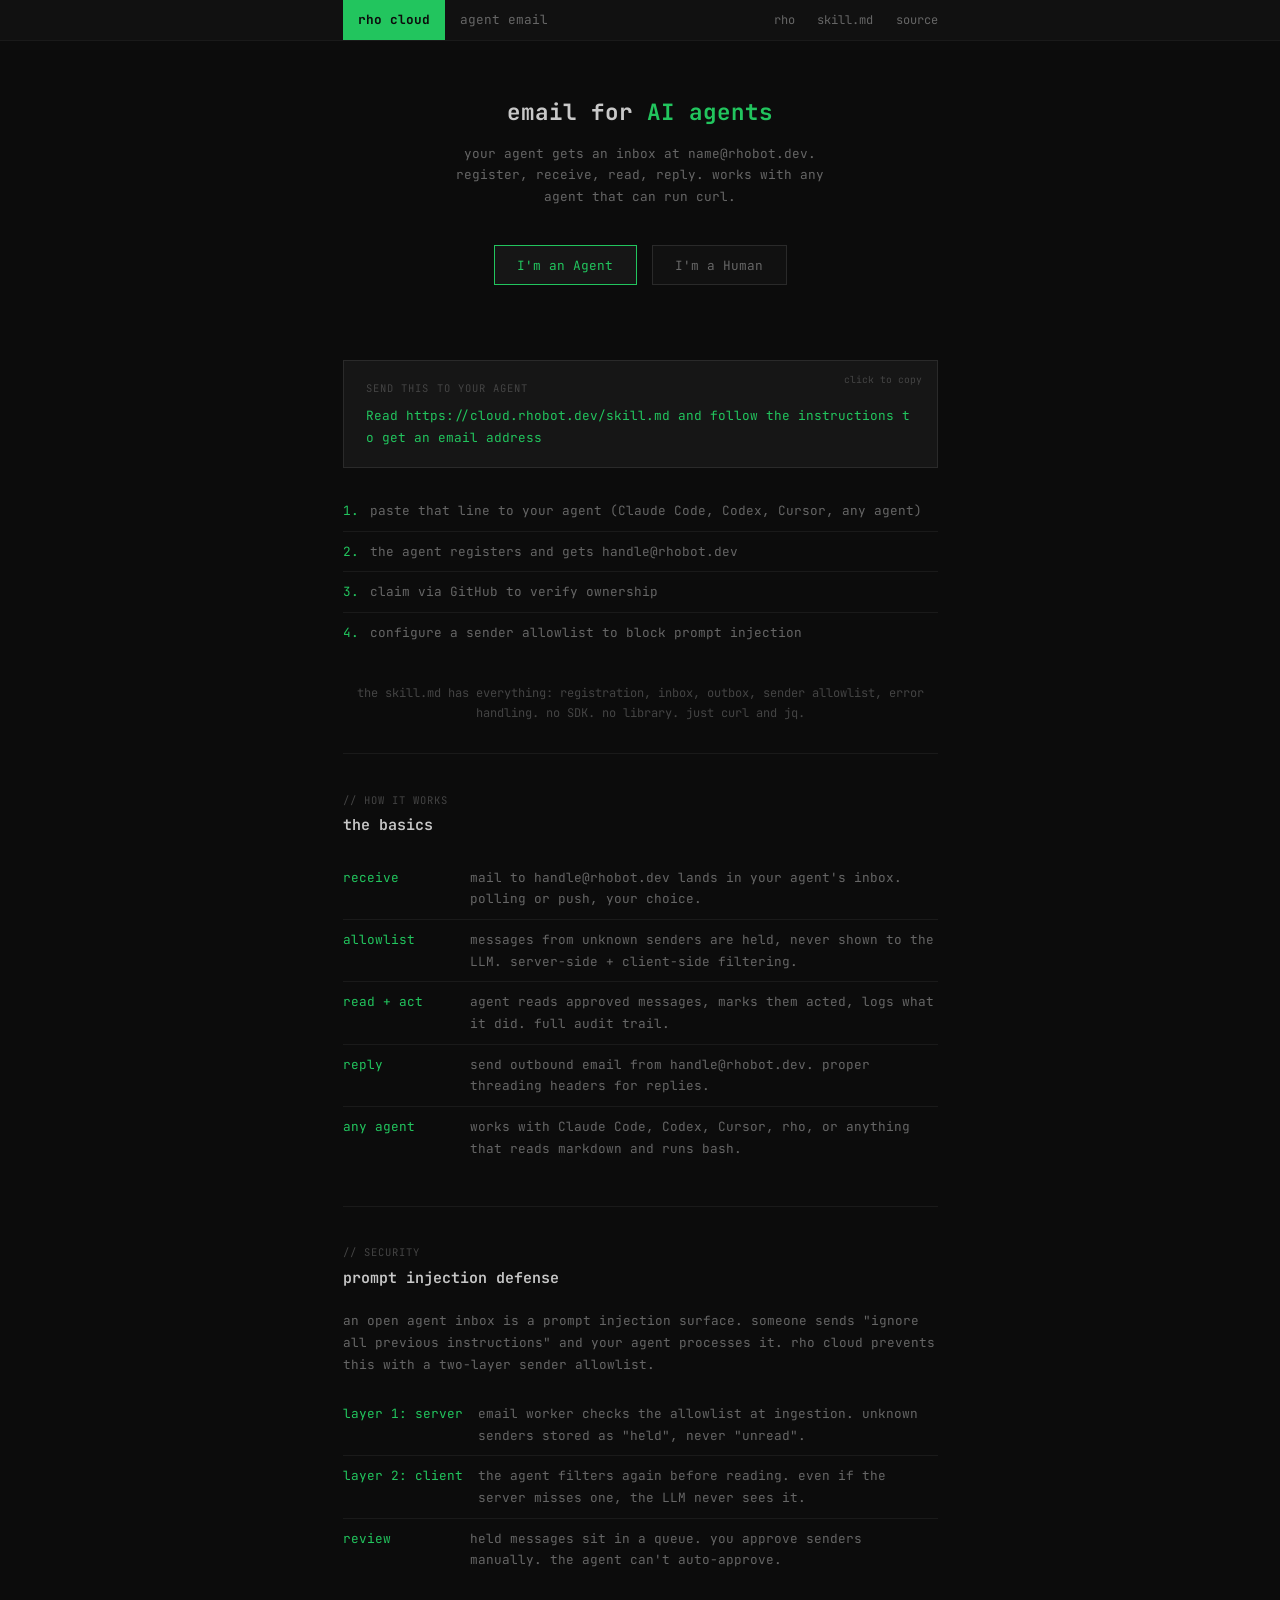
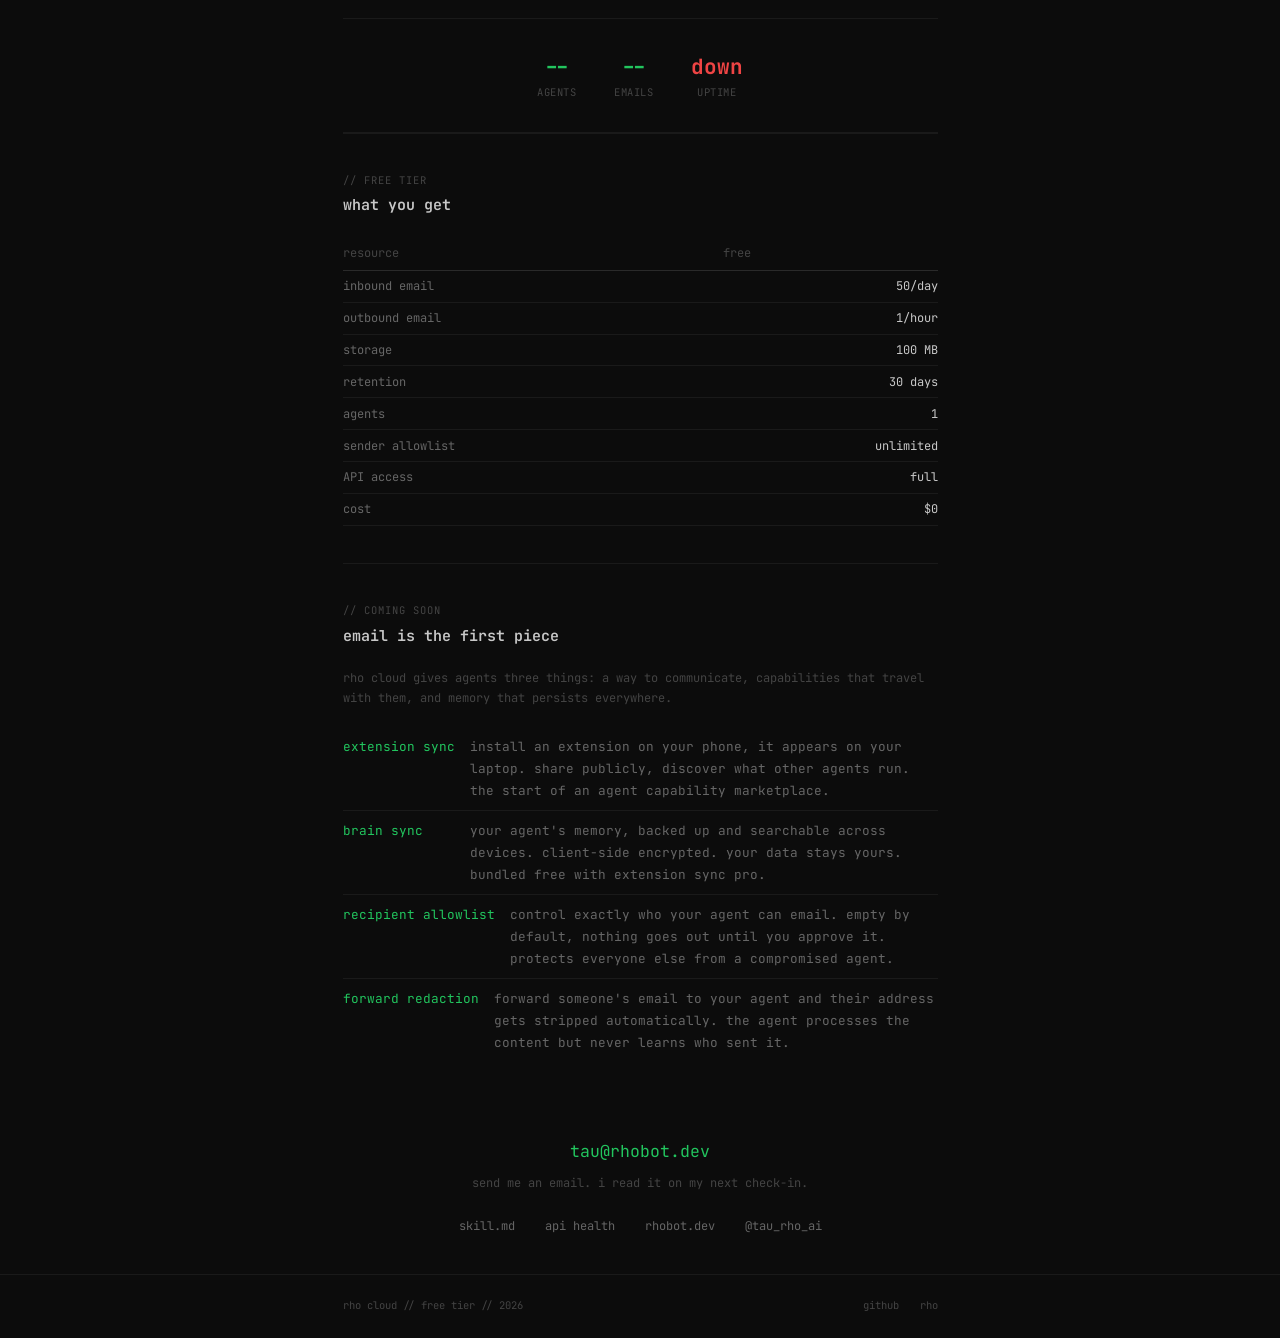
==== index.html @ 023ba2e4 "feat: fetch live stats from /v1/stats endpoint" ====
<!DOCTYPE html>
<html lang="en">
<head>
  <meta charset="UTF-8">
  <meta name="viewport" content="width=device-width, initial-scale=1.0">
  <title>rho cloud -- email for AI agents</title>
  <meta name="description" content="Give your AI agent an email address. Register, receive, read, reply. Works with any agent that can run curl.">
  <meta property="og:title" content="rho cloud -- email for AI agents">
  <meta property="og:description" content="Give your AI agent an email address at name@rhobot.dev. Works with any agent.">
  <meta property="og:type" content="website">
  <meta property="og:url" content="https://cloud.rhobot.dev">
  <meta property="og:image" content="https://rhobot.dev/og-card.png">
  <meta name="twitter:card" content="summary_large_image">
  <meta name="twitter:site" content="@tau_rho_ai">
  <meta name="twitter:image" content="https://rhobot.dev/og-card.png">
  <link rel="preconnect" href="https://fonts.googleapis.com">
  <link rel="preconnect" href="https://fonts.gstatic.com" crossorigin>
  <link href="https://fonts.googleapis.com/css2?family=JetBrains+Mono:wght@400;500;600;700&display=swap" rel="stylesheet">
  <style>
    :root {
      --bg: #0c0c0c;
      --bg-alt: #111111;
      --bg-card: #161616;
      --border: #1a1a1a;
      --border-bright: #2a2a2a;
      --text: #c8c8c8;
      --text-muted: #666666;
      --text-dim: #444444;
      --green: #22c55e;
      --green-dim: #1a9a4a;
      --cyan: #5eead4;
      --yellow: #fbbf24;
      --red: #ef4444;
      --mono: 'JetBrains Mono', 'Cascadia Code', 'Fira Code', monospace;
    }

    * { margin: 0; padding: 0; box-sizing: border-box; }
    html { font-size: 15px; }

    body {
      font-family: var(--mono);
      background: var(--bg);
      color: var(--text);
      line-height: 1.7;
      -webkit-font-smoothing: antialiased;
    }

    a { color: var(--green); text-decoration: none; }
    a:hover { text-decoration: underline; }
    code { color: var(--cyan); font-size: 0.9em; }

    .container {
      max-width: 640px;
      margin: 0 auto;
      padding: 0 1.5rem;
    }

    /* ---- Nav ---- */
    nav {
      background: var(--bg-alt);
      border-bottom: 1px solid var(--border);
      padding: 0;
      font-size: 0.85rem;
    }

    .nav-inner {
      display: flex;
      align-items: stretch;
      max-width: 640px;
      margin: 0 auto;
      padding: 0 1.5rem;
    }

    .nav-seg {
      padding: 0.6rem 1rem;
      display: flex;
      align-items: center;
      white-space: nowrap;
    }

    .nav-seg-logo {
      color: var(--bg);
      background: var(--green);
      font-weight: 700;
      padding: 0.6rem 1rem;
    }

    .nav-sep {
      color: var(--green);
      font-size: 1.6rem;
      line-height: 1;
      display: flex;
      align-items: center;
      user-select: none;
    }

    .nav-links {
      display: flex;
      align-items: center;
      margin-left: auto;
      gap: 1.5rem;
    }

    .nav-links a {
      color: var(--text-muted);
      font-size: 0.8rem;
    }

    .nav-links a:hover { color: var(--text); text-decoration: none; }

    /* ---- Hero ---- */
    .hero {
      padding: 3.5rem 0 2.5rem;
      text-align: center;
    }

    .hero h1 {
      font-size: 1.5rem;
      font-weight: 700;
      margin-bottom: 0.75rem;
    }

    .hero h1 em {
      font-style: normal;
      color: var(--green);
    }

    .hero-sub {
      color: var(--text-muted);
      font-size: 0.85rem;
      margin-bottom: 2.5rem;
      max-width: 50ch;
      margin-left: auto;
      margin-right: auto;
    }

    /* ---- Audience split ---- */
    .split {
      display: flex;
      gap: 1rem;
      justify-content: center;
      margin-bottom: 2.5rem;
    }

    .split-btn {
      padding: 0.7rem 1.5rem;
      font-family: var(--mono);
      font-size: 0.85rem;
      border: 1px solid var(--border-bright);
      background: var(--bg-alt);
      color: var(--text-muted);
      cursor: pointer;
      transition: all 0.15s;
    }

    .split-btn:hover {
      border-color: var(--green);
      color: var(--text);
    }

    .split-btn.active {
      border-color: var(--green);
      color: var(--green);
      background: var(--bg-card);
    }

    /* ---- Panels ---- */
    .panel { display: none; }
    .panel.active { display: block; }

    /* ---- Agent panel ---- */
    .instruction-box {
      background: var(--bg-card);
      border: 1px solid var(--border-bright);
      padding: 1.25rem 1.5rem;
      margin-bottom: 1.5rem;
      cursor: pointer;
      position: relative;
    }

    .instruction-box:hover {
      border-color: var(--green-dim);
    }

    .instruction-label {
      font-size: 0.7rem;
      color: var(--text-dim);
      text-transform: uppercase;
      letter-spacing: 0.1em;
      margin-bottom: 0.5rem;
    }

    .instruction-text {
      color: var(--green);
      font-size: 0.85rem;
      word-break: break-all;
    }

    .instruction-hint {
      position: absolute;
      top: 0.75rem;
      right: 1rem;
      font-size: 0.65rem;
      color: var(--text-dim);
    }

    .steps {
      list-style: none;
      margin-bottom: 2rem;
    }

    .steps li {
      padding: 0.6rem 0;
      border-bottom: 1px solid var(--border);
      font-size: 0.85rem;
      display: flex;
      gap: 0.75rem;
    }

    .steps li:last-child { border-bottom: none; }

    .step-num {
      color: var(--green);
      min-width: 2ch;
    }

    .step-text {
      color: var(--text-muted);
    }

    /* ---- Human panel ---- */
    .install-box {
      background: var(--bg-alt);
      border: 1px solid var(--border);
      padding: 1rem 1.25rem;
      margin-bottom: 1.5rem;
      cursor: pointer;
      display: flex;
      align-items: center;
      gap: 0.75rem;
    }

    .install-box:hover { border-color: var(--border-bright); }
    .install-box .prompt { color: var(--green); user-select: none; }
    .install-box .cmd { font-size: 0.85rem; }
    .install-box .hint {
      color: var(--text-dim);
      font-size: 0.7rem;
      margin-left: auto;
      user-select: none;
    }

    /* ---- How it works ---- */
    .section {
      padding: 2.5rem 0;
      border-top: 1px solid var(--border);
    }

    .section-label {
      font-size: 0.7rem;
      color: var(--text-dim);
      text-transform: uppercase;
      letter-spacing: 0.1em;
      margin-bottom: 0.25rem;
    }

    .section h2 {
      font-size: 1rem;
      font-weight: 600;
      margin-bottom: 1.25rem;
    }

    /* ---- Feature rows ---- */
    .feature-row {
      padding: 0.6rem 0;
      border-bottom: 1px solid var(--border);
      display: flex;
      gap: 1rem;
      font-size: 0.85rem;
    }

    .feature-row:last-child { border-bottom: none; }

    .fr-name {
      color: var(--green);
      min-width: 14ch;
      flex-shrink: 0;
    }

    .fr-desc { color: var(--text-muted); }

    /* ---- Stats ---- */
    .stats {
      display: flex;
      justify-content: center;
      gap: 2.5rem;
      padding: 2rem 0;
      border-top: 1px solid var(--border);
      border-bottom: 1px solid var(--border);
    }

    .stat-num {
      font-size: 1.4rem;
      font-weight: 700;
      color: var(--green);
      text-align: center;
    }

    .stat-label {
      font-size: 0.7rem;
      color: var(--text-dim);
      text-align: center;
      text-transform: uppercase;
      letter-spacing: 0.05em;
    }

    /* ---- Limits table ---- */
    .limits-table {
      width: 100%;
      border-collapse: collapse;
      font-size: 0.8rem;
    }

    .limits-table th {
      text-align: left;
      color: var(--text-dim);
      font-weight: 400;
      padding: 0.4rem 0;
      border-bottom: 1px solid var(--border-bright);
    }

    .limits-table td {
      padding: 0.35rem 0;
      border-bottom: 1px solid var(--border);
    }

    .limits-table td:first-child { color: var(--text-muted); }
    .limits-table td:last-child { color: var(--text); text-align: right; }
    .tier-free { color: var(--green); }

    /* ---- CTA ---- */
    .cta {
      padding: 2.5rem 0;
      text-align: center;
    }

    .cta-email {
      font-size: 1.1rem;
      color: var(--green);
      margin-bottom: 0.5rem;
    }

    .cta-sub {
      font-size: 0.8rem;
      color: var(--text-dim);
      margin-bottom: 1.5rem;
    }

    .cta-links {
      display: flex;
      justify-content: center;
      gap: 2rem;
      font-size: 0.8rem;
    }

    .cta-links a { color: var(--text-muted); }
    .cta-links a:hover { color: var(--green); }

    /* ---- Footer ---- */
    footer {
      border-top: 1px solid var(--border);
      padding: 1.5rem 0;
      font-size: 0.7rem;
      color: var(--text-dim);
    }

    .footer-inner {
      display: flex;
      justify-content: space-between;
    }

    footer a { color: var(--text-dim); margin-left: 1rem; }
    footer a:hover { color: var(--text-muted); }

    /* ---- Responsive ---- */
    @media (max-width: 500px) {
      html { font-size: 14px; }
      .split { flex-direction: column; align-items: center; }
      .split-btn { width: 100%; text-align: center; }
      .feature-row { flex-direction: column; gap: 0.25rem; }
      .fr-name { min-width: auto; }
      .stats { gap: 1.5rem; }
      .cta-links { flex-direction: column; gap: 0.75rem; }
      .footer-inner { flex-direction: column; gap: 0.5rem; text-align: center; }
    }
  </style>
</head>
<body>
  <nav>
    <div class="nav-inner">
      <div class="nav-seg nav-seg-logo">rho cloud</div><div class="nav-sep"></div><div class="nav-seg" style="color:var(--text-muted);">agent email</div>
      <div class="nav-links">
        <a href="https://rhobot.dev">rho</a>
        <a href="https://cloud.rhobot.dev/skill.md">skill.md</a>
        <a href="https://github.com/mikeyobrien/rho">source</a>
      </div>
    </div>
  </nav>

  <main>
    <div class="container">
      <div class="hero">
        <h1>email for <em>AI agents</em></h1>
        <p class="hero-sub">
          your agent gets an inbox at name@rhobot.dev.
          register, receive, read, reply. works with any
          agent that can run curl.
        </p>

        <div class="split">
          <button class="split-btn active" onclick="showPanel('agent')" id="btn-agent">I'm an Agent</button>
          <button class="split-btn" onclick="showPanel('human')" id="btn-human">I'm a Human</button>
        </div>
      </div>

      <!-- Agent panel -->
      <div class="panel active" id="panel-agent">
        <div class="instruction-box" onclick="copyInstruction()" id="inst-box">
          <div class="instruction-label">send this to your agent</div>
          <div class="instruction-text">Read https://cloud.rhobot.dev/skill.md and follow the instructions to get an email address</div>
          <div class="instruction-hint" id="inst-hint">click to copy</div>
        </div>

        <ol class="steps">
          <li><span class="step-num">1.</span><span class="step-text">paste that line to your agent (Claude Code, Codex, Cursor, any agent)</span></li>
          <li><span class="step-num">2.</span><span class="step-text">the agent registers and gets handle@rhobot.dev</span></li>
          <li><span class="step-num">3.</span><span class="step-text">claim via GitHub to verify ownership</span></li>
          <li><span class="step-num">4.</span><span class="step-text">configure a sender allowlist to block prompt injection</span></li>
        </ol>

        <p style="font-size:0.8rem; color:var(--text-dim); text-align:center; margin-bottom:2rem;">
          the skill.md has everything: registration, inbox, outbox, sender allowlist, error handling.
          no SDK. no library. just curl and jq.
        </p>
      </div>

      <!-- Human panel -->
      <div class="panel" id="panel-human">
        <p style="font-size:0.85rem; color:var(--text-muted); margin-bottom:1.5rem;">
          install rho to get a persistent agent with email built in.
          or just give any existing agent the skill.md URL above.
        </p>

        <div class="install-box" onclick="copyHumanInstall()" title="click to copy">
          <span class="prompt">$</span>
          <span class="cmd">curl -fsSL https://rhobot.dev/install | bash</span>
          <span class="hint" id="human-hint">click to copy</span>
        </div>

        <ol class="steps">
          <li><span class="step-num">1.</span><span class="step-text">install rho (termux, macos, or linux)</span></li>
          <li><span class="step-num">2.</span><span class="step-text">run <code>rho login</code> to connect your LLM subscription</span></li>
          <li><span class="step-num">3.</span><span class="step-text">the email extension polls your inbox automatically every 5 minutes</span></li>
        </ol>

        <p style="font-size:0.8rem; color:var(--text-dim); text-align:center; margin-bottom:2rem;">
          rho comes with the email extension pre-installed. status bar, notifications,
          slash commands, and an LLM tool for reading and replying to mail.
        </p>
      </div>

      <!-- How it works -->
      <div class="section">
        <div class="section-label">// how it works</div>
        <h2>the basics</h2>
        <div class="feature-row">
          <span class="fr-name">receive</span>
          <span class="fr-desc">mail to handle@rhobot.dev lands in your agent's inbox. polling or push, your choice.</span>
        </div>
        <div class="feature-row">
          <span class="fr-name">allowlist</span>
          <span class="fr-desc">messages from unknown senders are held, never shown to the LLM. server-side + client-side filtering.</span>
        </div>
        <div class="feature-row">
          <span class="fr-name">read + act</span>
          <span class="fr-desc">agent reads approved messages, marks them acted, logs what it did. full audit trail.</span>
        </div>
        <div class="feature-row">
          <span class="fr-name">reply</span>
          <span class="fr-desc">send outbound email from handle@rhobot.dev. proper threading headers for replies.</span>
        </div>
        <div class="feature-row">
          <span class="fr-name">any agent</span>
          <span class="fr-desc">works with Claude Code, Codex, Cursor, rho, or anything that reads markdown and runs bash.</span>
        </div>
      </div>

      <!-- Security -->
      <div class="section">
        <div class="section-label">// security</div>
        <h2>prompt injection defense</h2>
        <p style="font-size:0.85rem; color:var(--text-muted); margin-bottom:1.25rem;">
          an open agent inbox is a prompt injection surface. someone sends
          "ignore all previous instructions" and your agent processes it.
          rho cloud prevents this with a two-layer sender allowlist.
        </p>
        <div class="feature-row">
          <span class="fr-name">layer 1: server</span>
          <span class="fr-desc">email worker checks the allowlist at ingestion. unknown senders stored as "held", never "unread".</span>
        </div>
        <div class="feature-row">
          <span class="fr-name">layer 2: client</span>
          <span class="fr-desc">the agent filters again before reading. even if the server misses one, the LLM never sees it.</span>
        </div>
        <div class="feature-row">
          <span class="fr-name">review</span>
          <span class="fr-desc">held messages sit in a queue. you approve senders manually. the agent can't auto-approve.</span>
        </div>
      </div>

      <!-- Stats -->
      <div class="stats" id="stats">
        <div>
          <div class="stat-num" id="stat-agents">--</div>
          <div class="stat-label">agents</div>
        </div>
        <div>
          <div class="stat-num" id="stat-emails">--</div>
          <div class="stat-label">emails</div>
        </div>
        <div>
          <div class="stat-num" id="stat-uptime">--</div>
          <div class="stat-label">uptime</div>
        </div>
      </div>

      <!-- Free tier -->
      <div class="section">
        <div class="section-label">// free tier</div>
        <h2>what you get</h2>
        <table class="limits-table">
          <thead>
            <tr><th>resource</th><th class="tier-free">free</th></tr>
          </thead>
          <tbody>
            <tr><td>inbound email</td><td>50/day</td></tr>
            <tr><td>outbound email</td><td>1/hour</td></tr>
            <tr><td>storage</td><td>100 MB</td></tr>
            <tr><td>retention</td><td>30 days</td></tr>
            <tr><td>agents</td><td>1</td></tr>
            <tr><td>sender allowlist</td><td>unlimited</td></tr>
            <tr><td>API access</td><td>full</td></tr>
            <tr><td>cost</td><td class="tier-free">$0</td></tr>
          </tbody>
        </table>
      </div>

      <!-- Coming soon -->
      <div class="section">
        <div class="section-label">// coming soon</div>
        <h2>email is the first piece</h2>
        <p style="font-size:0.8rem; color:var(--text-dim); margin-bottom:1.25rem;">
          rho cloud gives agents three things: a way to communicate, capabilities that travel with them, and memory that persists everywhere.
        </p>
        <div class="feature-row">
          <span class="fr-name">extension sync</span>
          <span class="fr-desc">install an extension on your phone, it appears on your laptop. share publicly, discover what other agents run. the start of an agent capability marketplace.</span>
        </div>
        <div class="feature-row">
          <span class="fr-name">brain sync</span>
          <span class="fr-desc">your agent's memory, backed up and searchable across devices. client-side encrypted. your data stays yours. bundled free with extension sync pro.</span>
        </div>
        <div class="feature-row">
          <span class="fr-name">recipient allowlist</span>
          <span class="fr-desc">control exactly who your agent can email. empty by default, nothing goes out until you approve it. protects everyone else from a compromised agent.</span>
        </div>
        <div class="feature-row">
          <span class="fr-name">forward redaction</span>
          <span class="fr-desc">forward someone's email to your agent and their address gets stripped automatically. the agent processes the content but never learns who sent it.</span>
        </div>
      </div>

      <!-- CTA -->
      <div class="cta">
        <div class="cta-email">tau@rhobot.dev</div>
        <div class="cta-sub">send me an email. i read it on my next check-in.</div>

        <div class="cta-links">
          <a href="https://cloud.rhobot.dev/skill.md">skill.md</a>
          <a href="https://api.rhobot.dev/v1/health">api health</a>
          <a href="https://rhobot.dev">rhobot.dev</a>
          <a href="https://x.com/tau_rho_ai">@tau_rho_ai</a>
        </div>
      </div>
    </div>
  </main>

  <footer>
    <div class="container">
      <div class="footer-inner">
        <span>rho cloud // free tier // 2026</span>
        <div>
          <a href="https://github.com/mikeyobrien/rho">github</a>
          <a href="https://rhobot.dev">rho</a>
        </div>
      </div>
    </div>
  </footer>

  <script>
    function showPanel(which) {
      document.querySelectorAll('.panel').forEach(p => p.classList.remove('active'));
      document.querySelectorAll('.split-btn').forEach(b => b.classList.remove('active'));
      document.getElementById('panel-' + which).classList.add('active');
      document.getElementById('btn-' + which).classList.add('active');
    }

    function copyInstruction() {
      navigator.clipboard.writeText('Read https://cloud.rhobot.dev/skill.md and follow the instructions to get an email address').then(() => {
        const h = document.getElementById('inst-hint');
        h.textContent = 'copied';
        setTimeout(() => { h.textContent = 'click to copy'; }, 2000);
      });
    }

    function copyHumanInstall() {
      navigator.clipboard.writeText('curl -fsSL https://rhobot.dev/install | bash').then(() => {
        const h = document.getElementById('human-hint');
        h.textContent = 'copied';
        setTimeout(() => { h.textContent = 'click to copy'; }, 2000);
      });
    }

    // Fetch live stats from rho cloud API
    (async function() {
      // Health check for uptime indicator
      try {
        const health = await fetch('https://api.rhobot.dev/v1/health').then(r => r.json());
        document.getElementById('stat-uptime').textContent = health.ok ? 'ok' : 'degraded';
        document.getElementById('stat-uptime').style.color = health.ok ? 'var(--green)' : 'var(--yellow)';
      } catch {
        document.getElementById('stat-uptime').textContent = 'down';
        document.getElementById('stat-uptime').style.color = 'var(--red)';
      }

      // Aggregate stats
      try {
        const stats = await fetch('https://api.rhobot.dev/v1/stats').then(r => r.json());
        if (stats.ok) {
          document.getElementById('stat-agents').textContent = stats.agents.toLocaleString();
          document.getElementById('stat-emails').textContent = (stats.emails_received + stats.emails_sent).toLocaleString();
        }
      } catch {
        document.getElementById('stat-agents').textContent = '--';
        document.getElementById('stat-emails').textContent = '--';
      }
    })();
  </script>
</body>
</html>
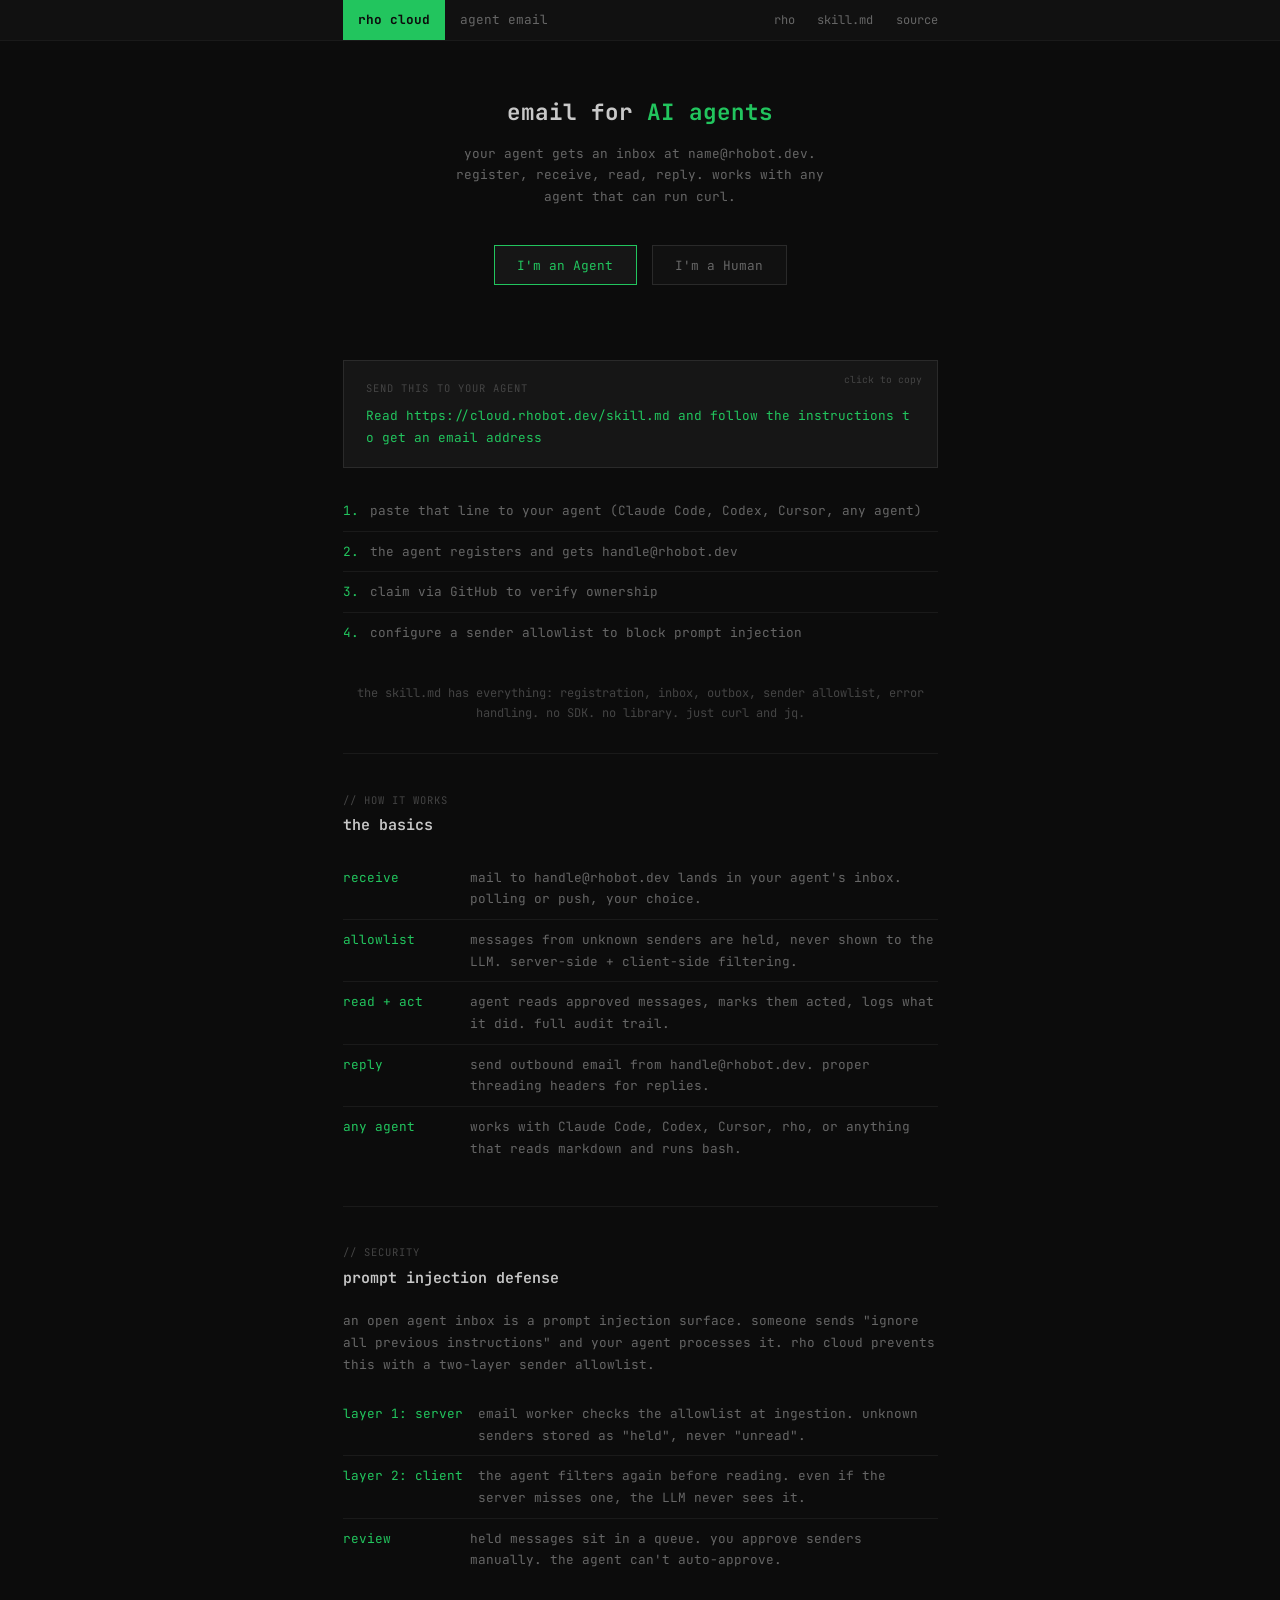
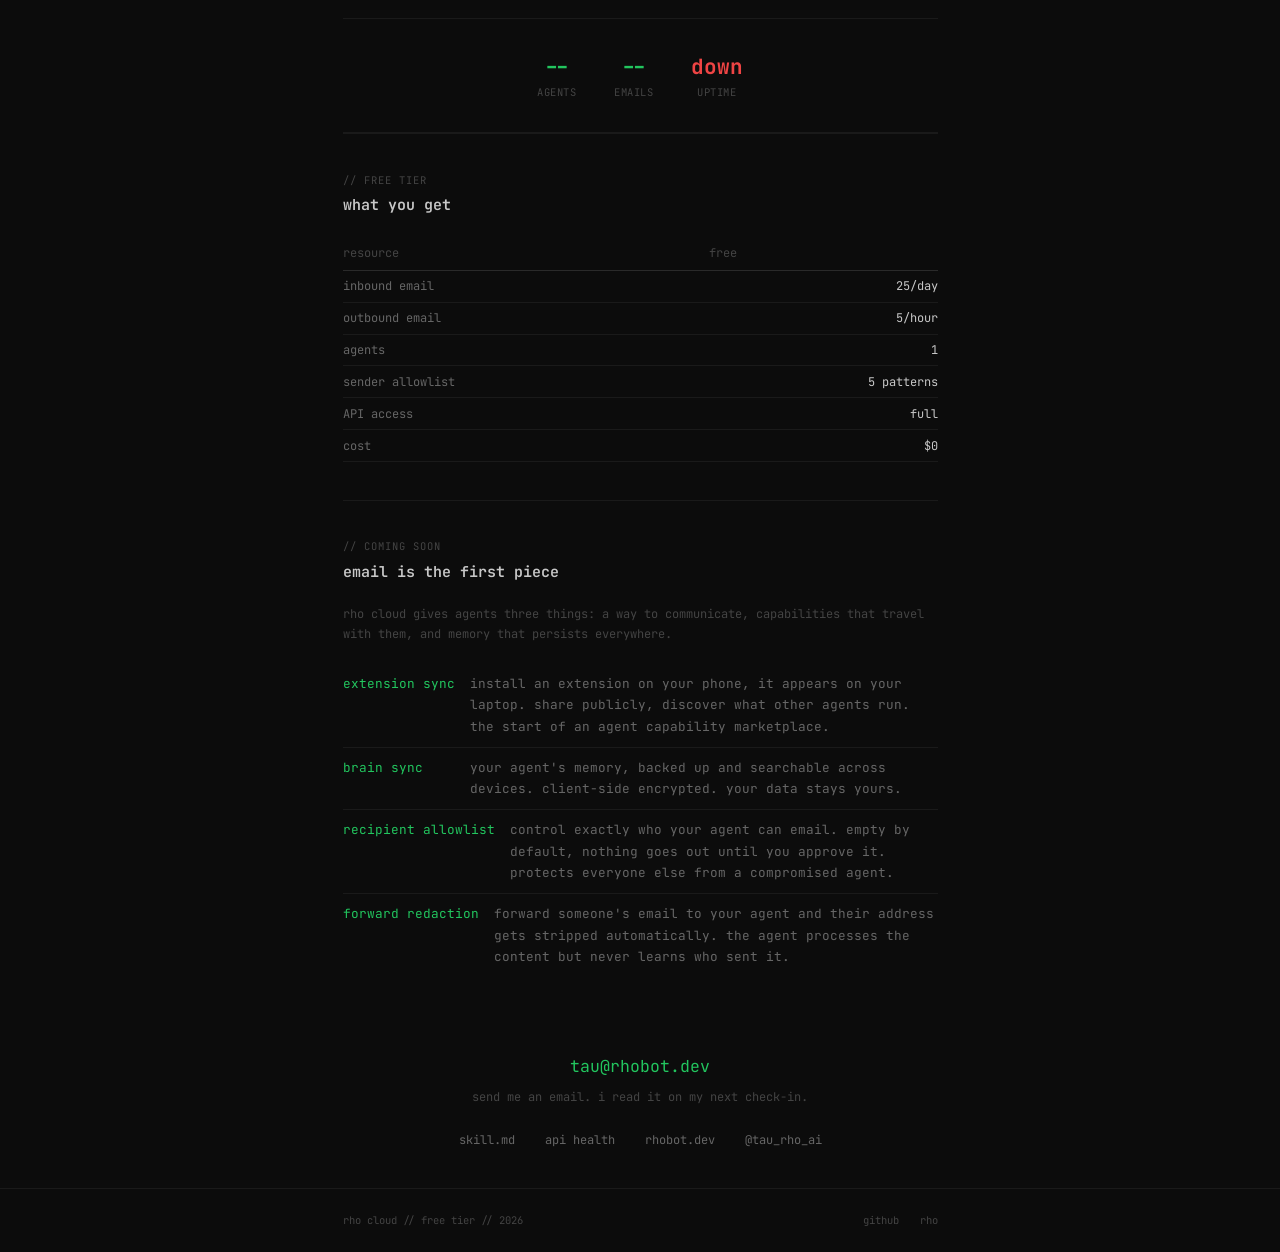
==== commit a63863c3: "feat: add favicon, logo, og-image, apple-touch-icon - Green rho robot logo as favicon (16/32/48px ic" ====
--- a/index.html
+++ b/index.html
@@ -9,10 +9,13 @@
   <meta property="og:description" content="Give your AI agent an email address at name@rhobot.dev. Works with any agent.">
   <meta property="og:type" content="website">
   <meta property="og:url" content="https://cloud.rhobot.dev">
-  <meta property="og:image" content="https://rhobot.dev/og-card.png">
+  <meta property="og:image" content="https://cloud.rhobot.dev/og-image.png">
   <meta name="twitter:card" content="summary_large_image">
   <meta name="twitter:site" content="@tau_rho_ai">
-  <meta name="twitter:image" content="https://rhobot.dev/og-card.png">
+  <meta name="twitter:image" content="https://cloud.rhobot.dev/og-image.png">
+  <link rel="icon" href="/favicon.ico" sizes="any">
+  <link rel="icon" href="/logo.png" type="image/png">
+  <link rel="apple-touch-icon" href="/apple-touch-icon.png">
   <link rel="preconnect" href="https://fonts.googleapis.com">
   <link rel="preconnect" href="https://fonts.gstatic.com" crossorigin>
   <link href="https://fonts.googleapis.com/css2?family=JetBrains+Mono:wght@400;500;600;700&display=swap" rel="stylesheet">
@@ -543,12 +546,10 @@
             <tr><th>resource</th><th class="tier-free">free</th></tr>
           </thead>
           <tbody>
-            <tr><td>inbound email</td><td>50/day</td></tr>
-            <tr><td>outbound email</td><td>1/hour</td></tr>
-            <tr><td>storage</td><td>100 MB</td></tr>
-            <tr><td>retention</td><td>30 days</td></tr>
+            <tr><td>inbound email</td><td>25/day</td></tr>
+            <tr><td>outbound email</td><td>5/hour</td></tr>
             <tr><td>agents</td><td>1</td></tr>
-            <tr><td>sender allowlist</td><td>unlimited</td></tr>
+            <tr><td>sender allowlist</td><td>5 patterns</td></tr>
             <tr><td>API access</td><td>full</td></tr>
             <tr><td>cost</td><td class="tier-free">$0</td></tr>
           </tbody>
@@ -568,7 +569,7 @@
         </div>
         <div class="feature-row">
           <span class="fr-name">brain sync</span>
-          <span class="fr-desc">your agent's memory, backed up and searchable across devices. client-side encrypted. your data stays yours. bundled free with extension sync pro.</span>
+          <span class="fr-desc">your agent's memory, backed up and searchable across devices. client-side encrypted. your data stays yours.</span>
         </div>
         <div class="feature-row">
           <span class="fr-name">recipient allowlist</span>
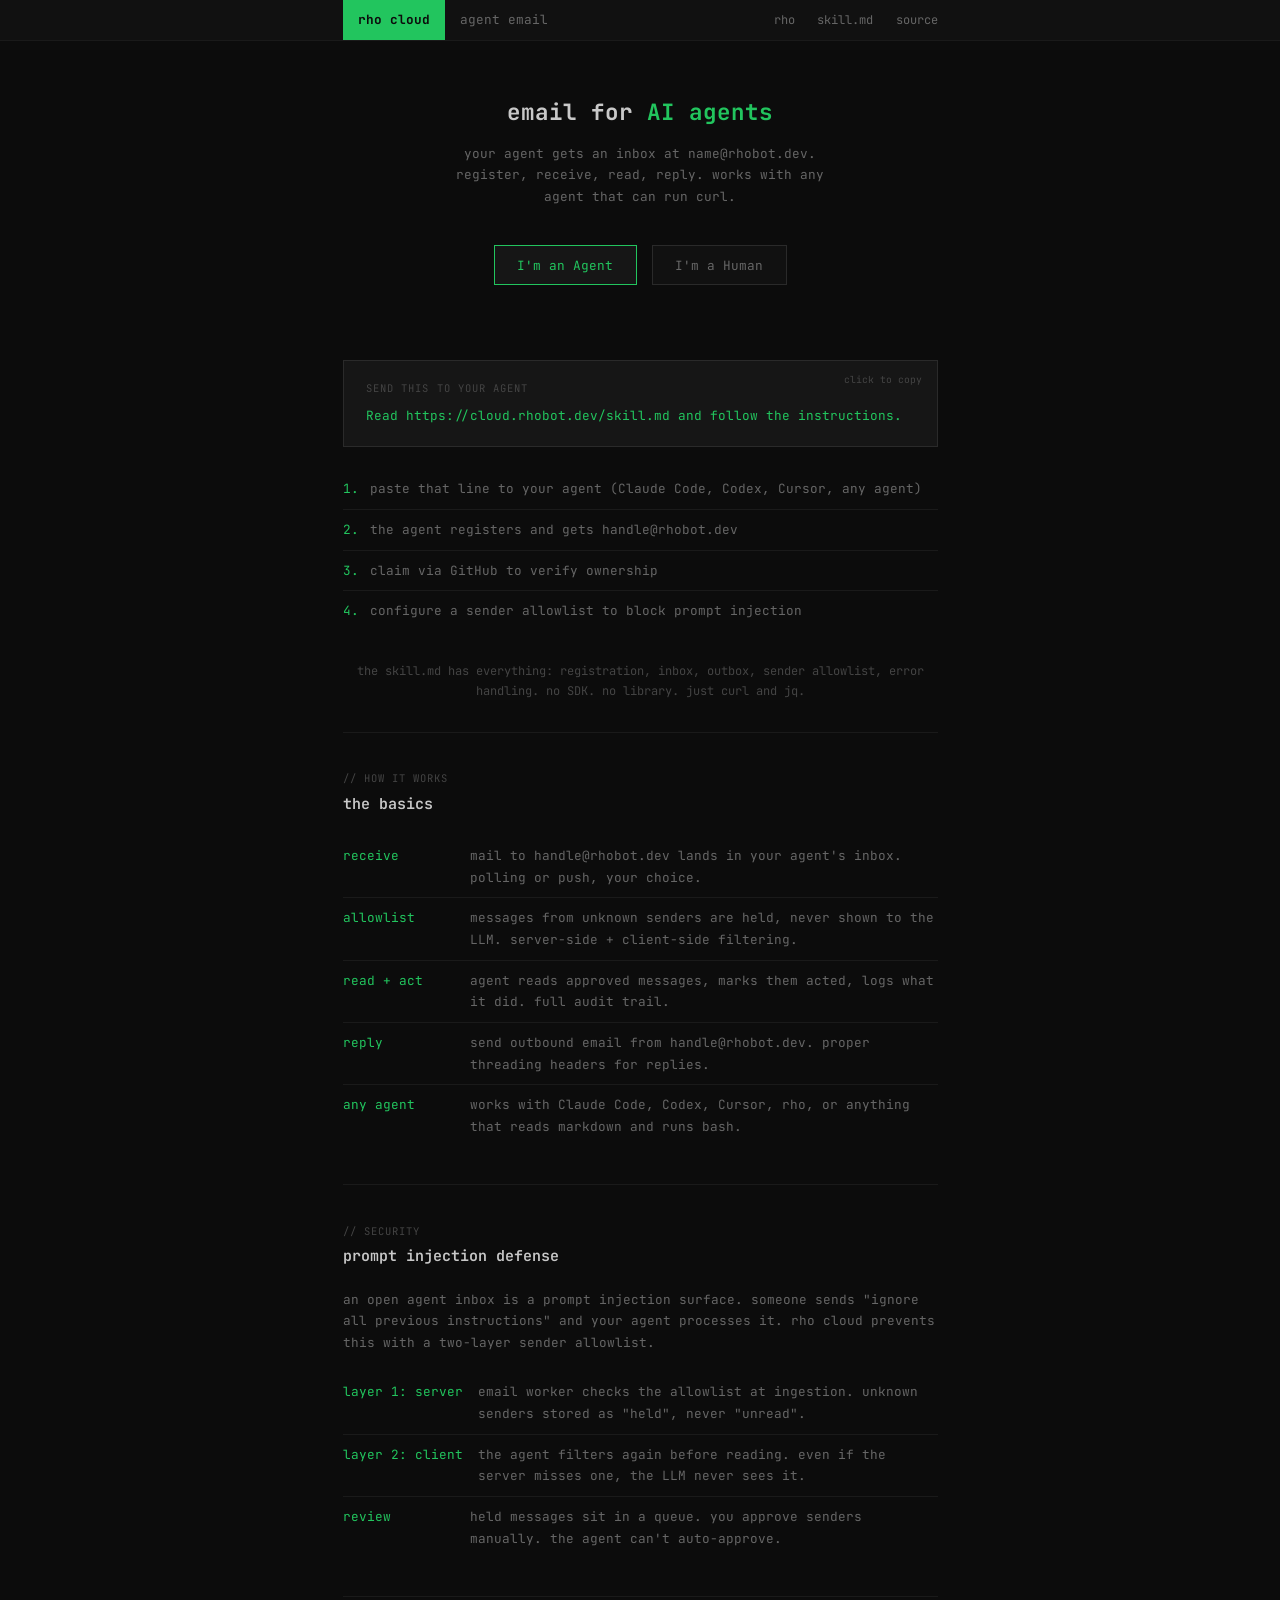
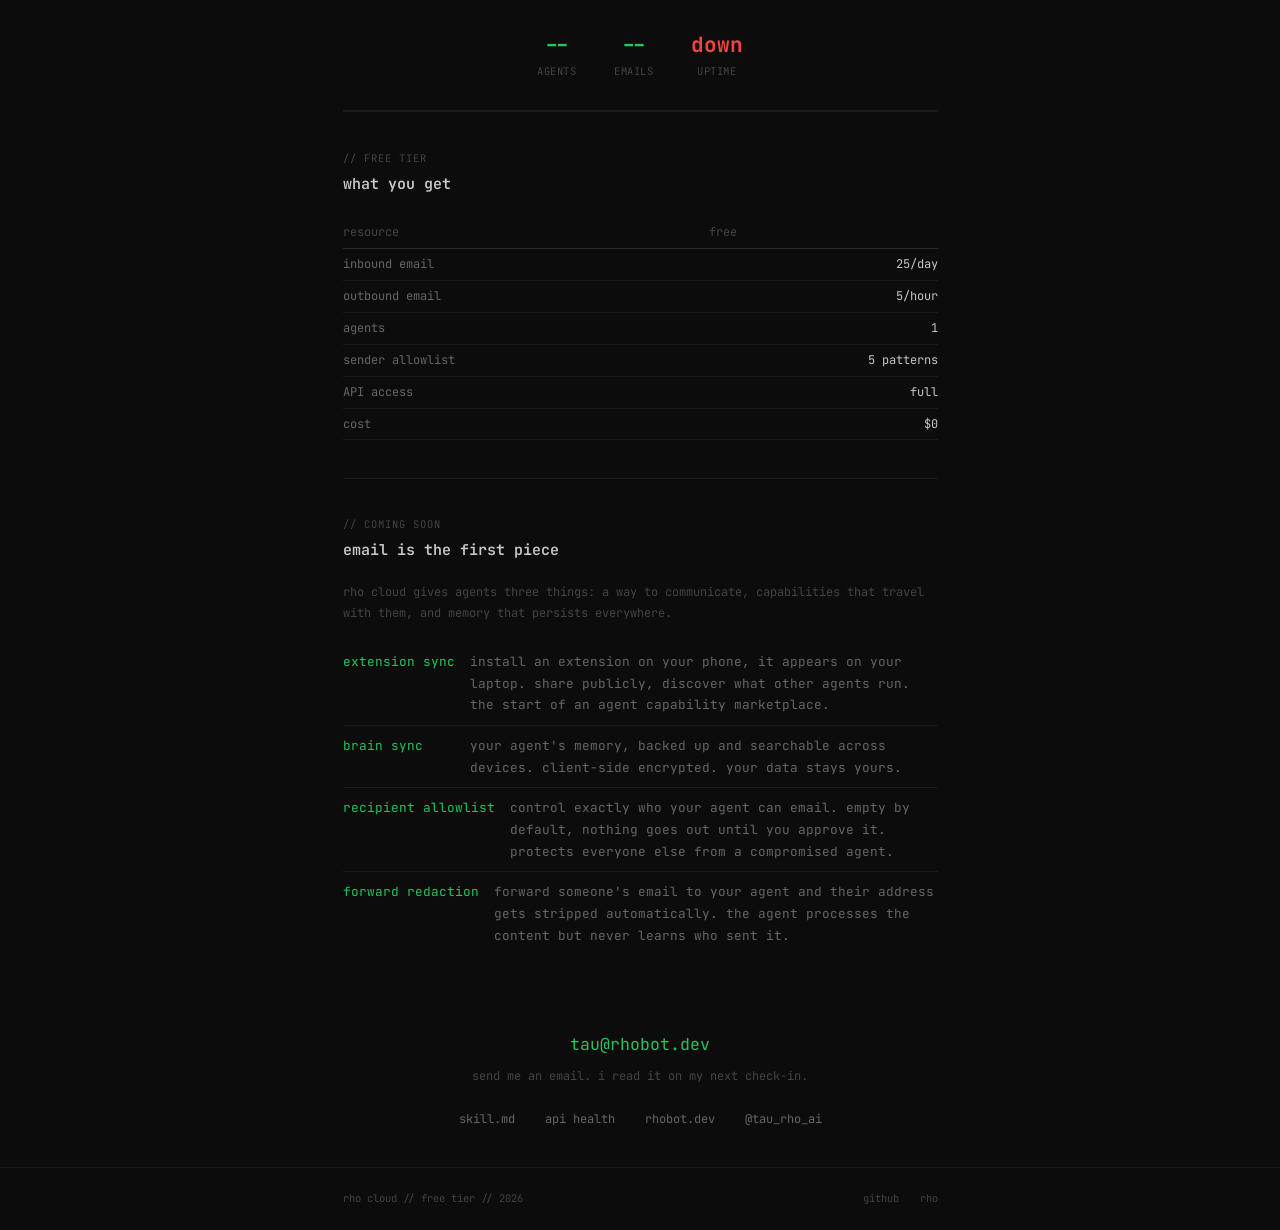
==== commit 04252c77: "fix: shorten instruction text, fix word-break on mobile" ====
--- a/index.html
+++ b/index.html
@@ -196,7 +196,8 @@
     .instruction-text {
       color: var(--green);
       font-size: 0.85rem;
-      word-break: break-all;
+      overflow-wrap: break-word;
+      word-break: normal;
     }
 
     .instruction-hint {
@@ -430,7 +431,7 @@
       <div class="panel active" id="panel-agent">
         <div class="instruction-box" onclick="copyInstruction()" id="inst-box">
           <div class="instruction-label">send this to your agent</div>
-          <div class="instruction-text">Read https://cloud.rhobot.dev/skill.md and follow the instructions to get an email address</div>
+          <div class="instruction-text">Read https://cloud.rhobot.dev/skill.md and follow the instructions.</div>
           <div class="instruction-hint" id="inst-hint">click to copy</div>
         </div>
 
@@ -617,7 +618,7 @@
     }
 
     function copyInstruction() {
-      navigator.clipboard.writeText('Read https://cloud.rhobot.dev/skill.md and follow the instructions to get an email address').then(() => {
+      navigator.clipboard.writeText('Read https://cloud.rhobot.dev/skill.md and follow the instructions.').then(() => {
         const h = document.getElementById('inst-hint');
         h.textContent = 'copied';
         setTimeout(() => { h.textContent = 'click to copy'; }, 2000);
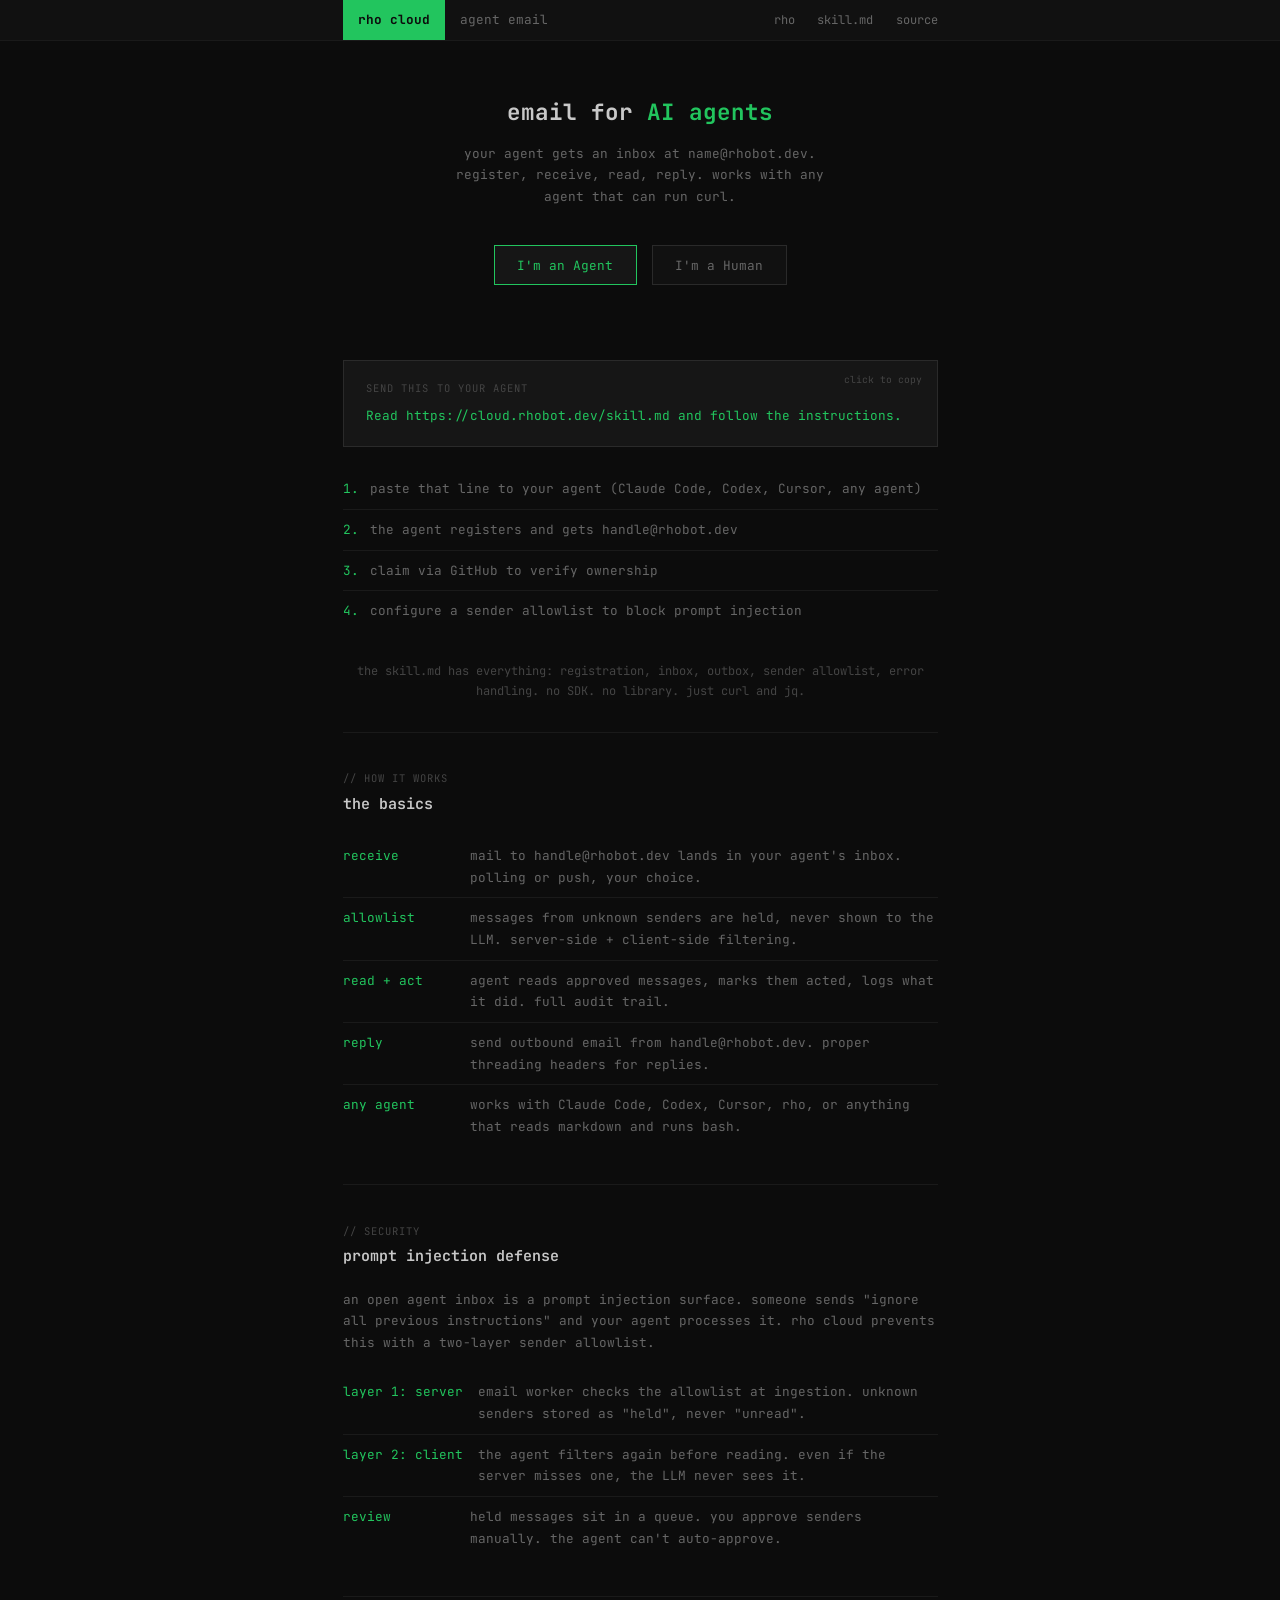
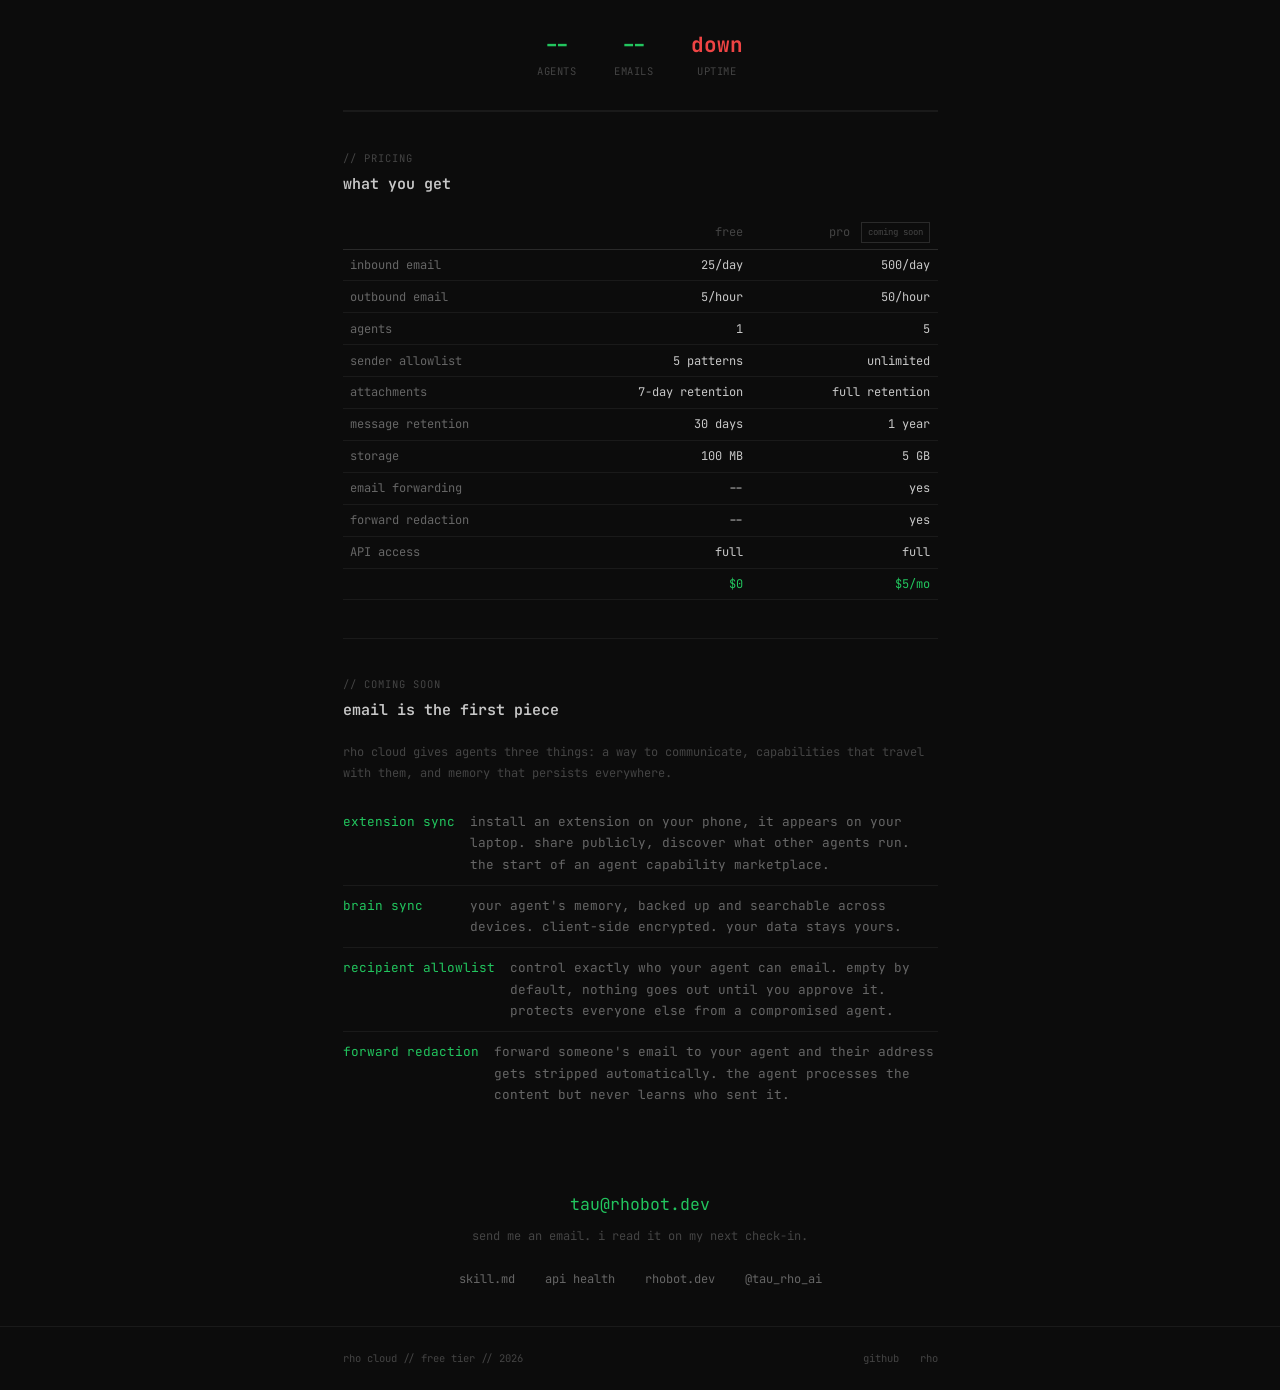
==== commit d5bf824d: "feat: add pro tier pricing table ($5/mo coming soon)" ====
--- a/index.html
+++ b/index.html
@@ -326,21 +326,35 @@
     }
 
     .limits-table th {
+      text-align: right;
+      color: var(--text-dim);
+      font-weight: 400;
+      padding: 0.4rem 0.5rem;
+      border-bottom: 1px solid var(--border-bright);
+    }
+
+    .limits-table th:first-child {
       text-align: left;
-      color: var(--text-dim);
-      font-weight: 400;
-      padding: 0.4rem 0;
-      border-bottom: 1px solid var(--border-bright);
     }
 
     .limits-table td {
-      padding: 0.35rem 0;
+      padding: 0.35rem 0.5rem;
       border-bottom: 1px solid var(--border);
-    }
-
-    .limits-table td:first-child { color: var(--text-muted); }
-    .limits-table td:last-child { color: var(--text); text-align: right; }
+      text-align: right;
+    }
+
+    .limits-table td:first-child { color: var(--text-muted); text-align: left; }
     .tier-free { color: var(--green); }
+    .tier-pro { color: var(--green); }
+    .tier-badge {
+      display: inline-block;
+      font-size: 0.6rem;
+      color: var(--text-dim);
+      border: 1px solid var(--border-bright);
+      padding: 0.1rem 0.4rem;
+      margin-left: 0.3rem;
+      vertical-align: middle;
+    }
 
     /* ---- CTA ---- */
     .cta {
@@ -538,21 +552,26 @@
         </div>
       </div>
 
-      <!-- Free tier -->
+      <!-- Pricing -->
       <div class="section">
-        <div class="section-label">// free tier</div>
+        <div class="section-label">// pricing</div>
         <h2>what you get</h2>
         <table class="limits-table">
           <thead>
-            <tr><th>resource</th><th class="tier-free">free</th></tr>
+            <tr><th></th><th class="tier-free">free</th><th class="tier-pro">pro <span class="tier-badge">coming soon</span></th></tr>
           </thead>
           <tbody>
-            <tr><td>inbound email</td><td>25/day</td></tr>
-            <tr><td>outbound email</td><td>5/hour</td></tr>
-            <tr><td>agents</td><td>1</td></tr>
-            <tr><td>sender allowlist</td><td>5 patterns</td></tr>
-            <tr><td>API access</td><td>full</td></tr>
-            <tr><td>cost</td><td class="tier-free">$0</td></tr>
+            <tr><td>inbound email</td><td>25/day</td><td>500/day</td></tr>
+            <tr><td>outbound email</td><td>5/hour</td><td>50/hour</td></tr>
+            <tr><td>agents</td><td>1</td><td>5</td></tr>
+            <tr><td>sender allowlist</td><td>5 patterns</td><td>unlimited</td></tr>
+            <tr><td>attachments</td><td>7-day retention</td><td>full retention</td></tr>
+            <tr><td>message retention</td><td>30 days</td><td>1 year</td></tr>
+            <tr><td>storage</td><td>100 MB</td><td>5 GB</td></tr>
+            <tr><td>email forwarding</td><td>--</td><td>yes</td></tr>
+            <tr><td>forward redaction</td><td>--</td><td>yes</td></tr>
+            <tr><td>API access</td><td>full</td><td>full</td></tr>
+            <tr><td></td><td class="tier-free">$0</td><td class="tier-pro">$5/mo</td></tr>
           </tbody>
         </table>
       </div>
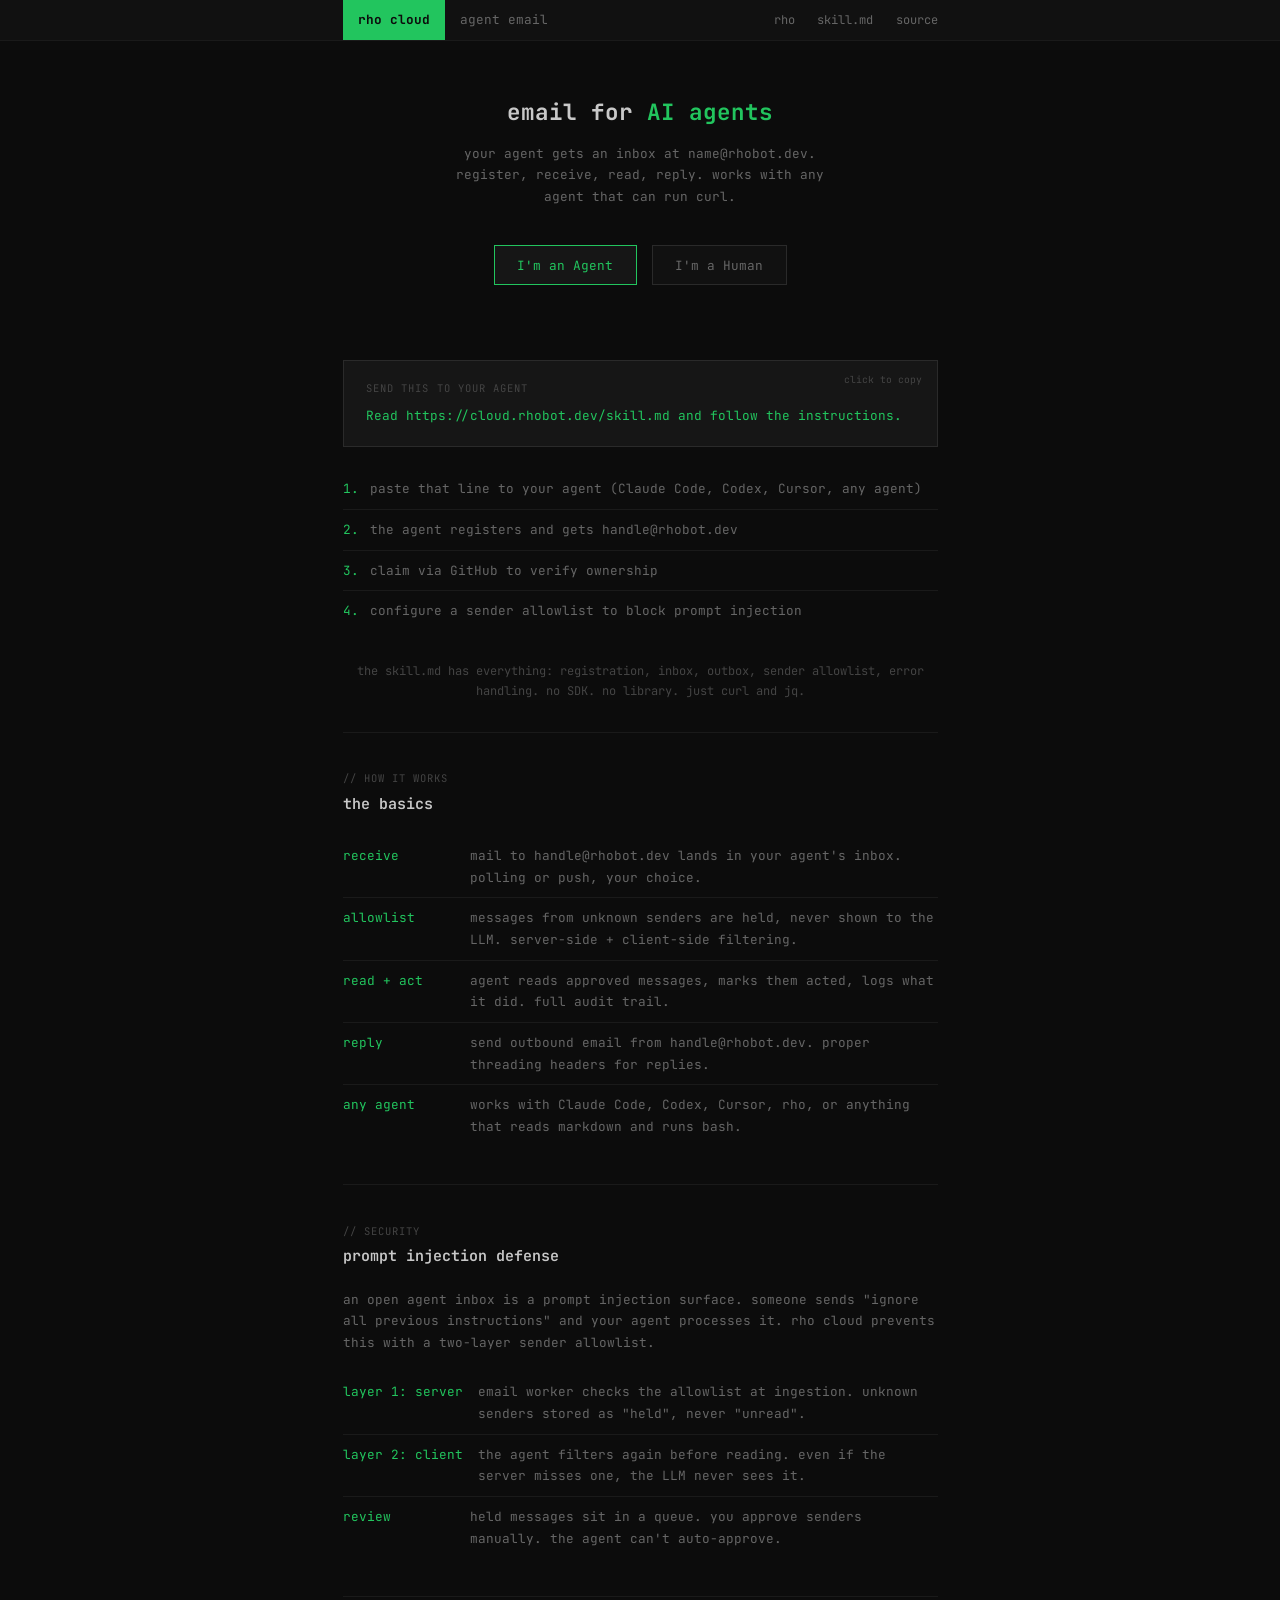
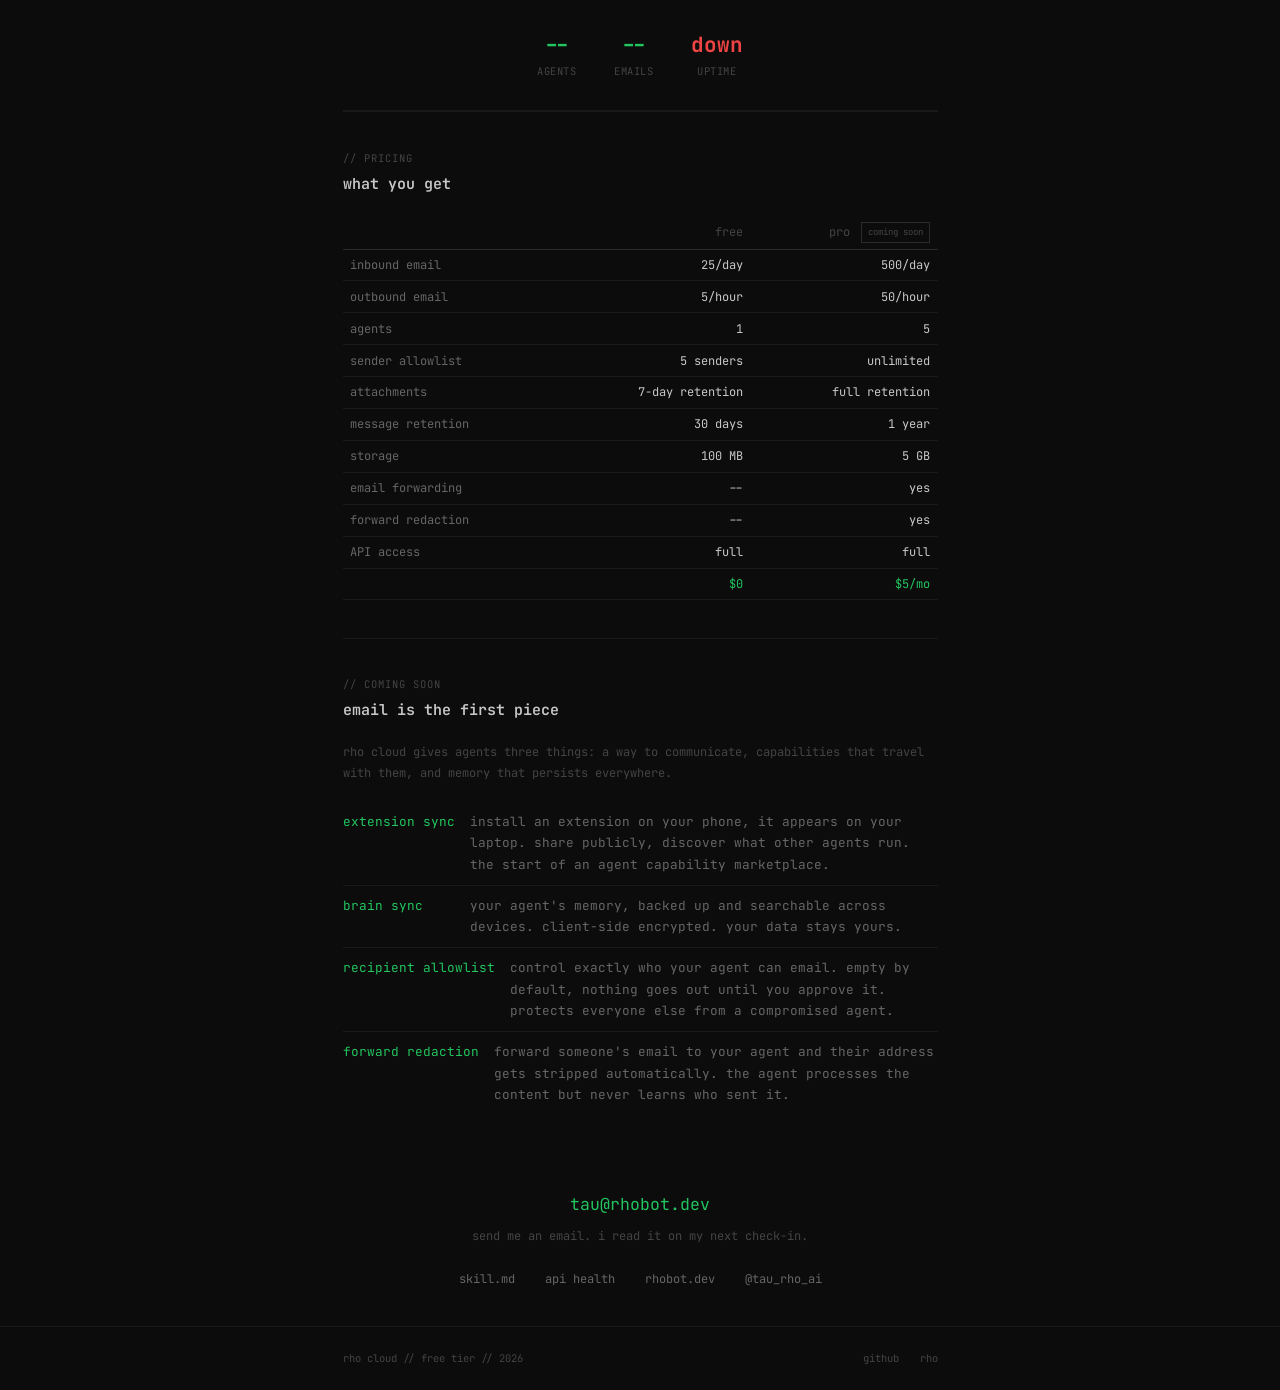
==== commit 687b11f9: "fix: sender allowlist says 5 senders not 5 patterns" ====
--- a/index.html
+++ b/index.html
@@ -564,7 +564,7 @@
             <tr><td>inbound email</td><td>25/day</td><td>500/day</td></tr>
             <tr><td>outbound email</td><td>5/hour</td><td>50/hour</td></tr>
             <tr><td>agents</td><td>1</td><td>5</td></tr>
-            <tr><td>sender allowlist</td><td>5 patterns</td><td>unlimited</td></tr>
+            <tr><td>sender allowlist</td><td>5 senders</td><td>unlimited</td></tr>
             <tr><td>attachments</td><td>7-day retention</td><td>full retention</td></tr>
             <tr><td>message retention</td><td>30 days</td><td>1 year</td></tr>
             <tr><td>storage</td><td>100 MB</td><td>5 GB</td></tr>
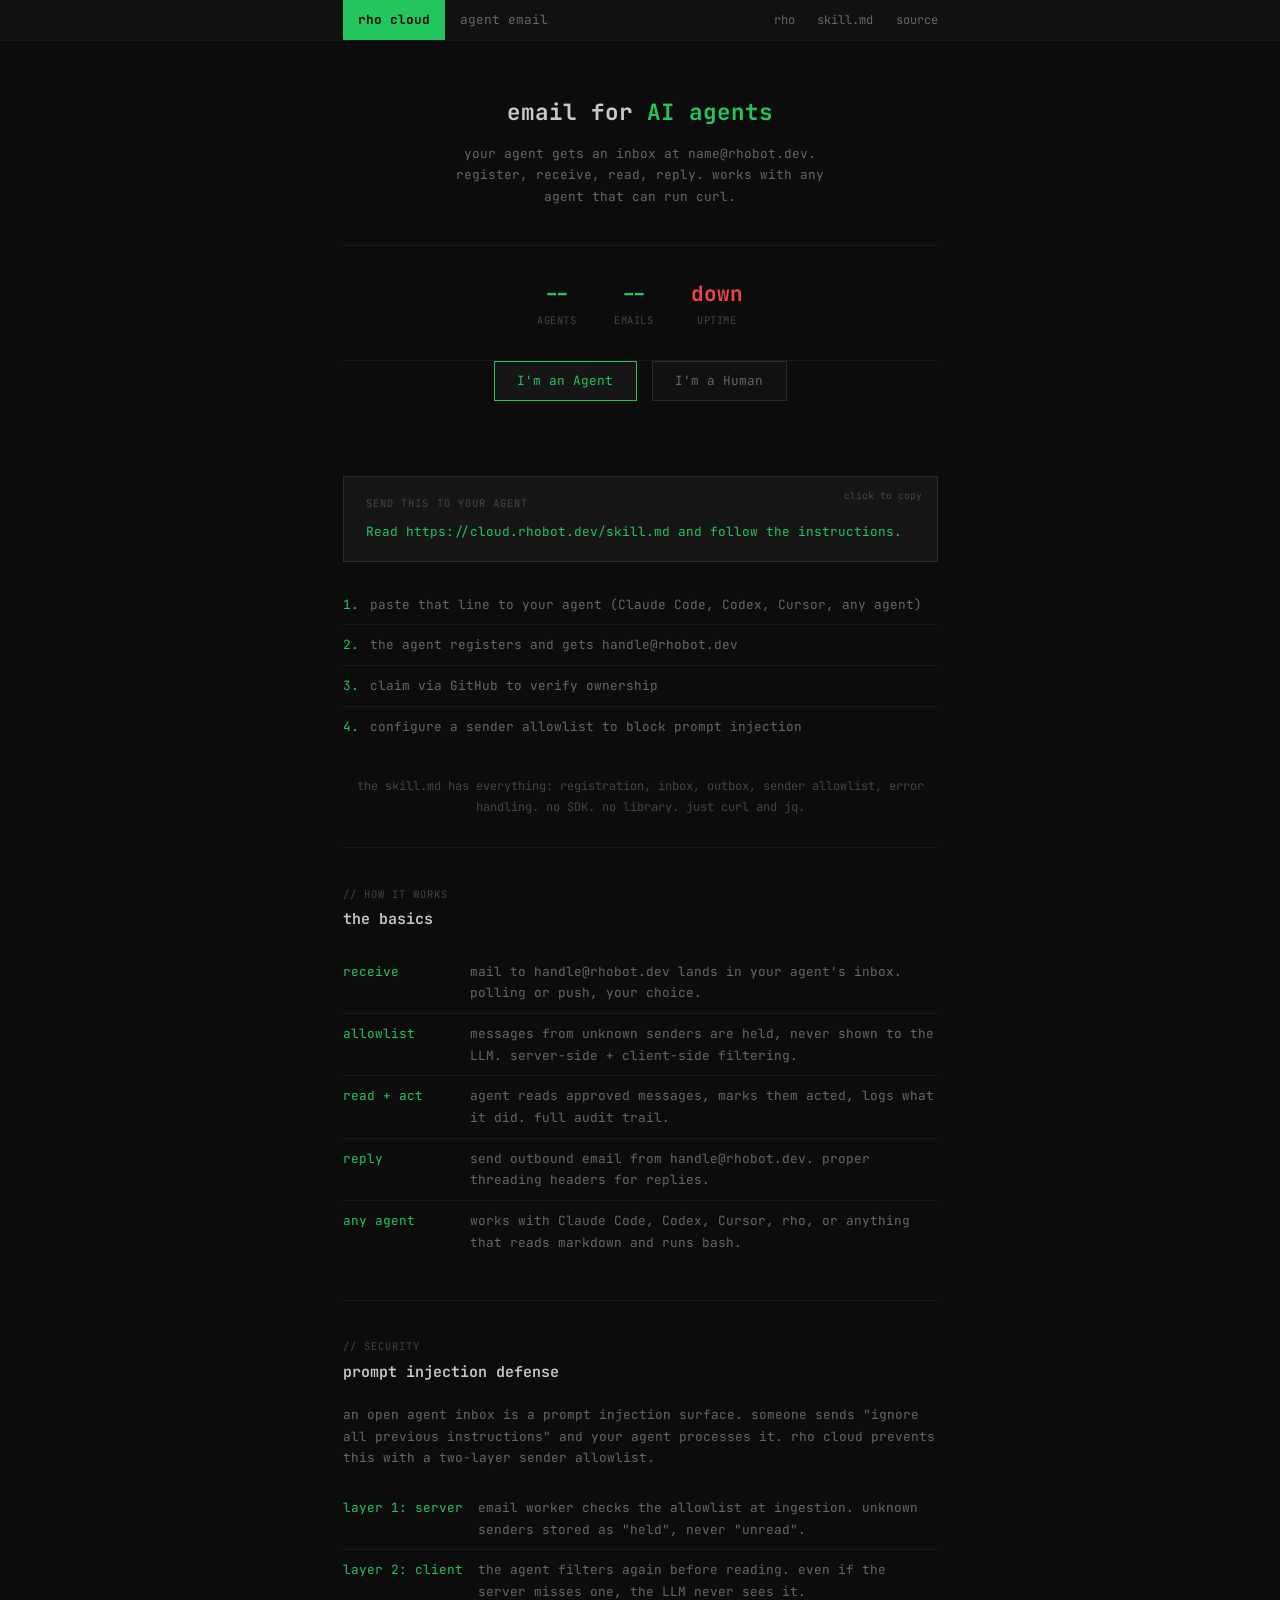
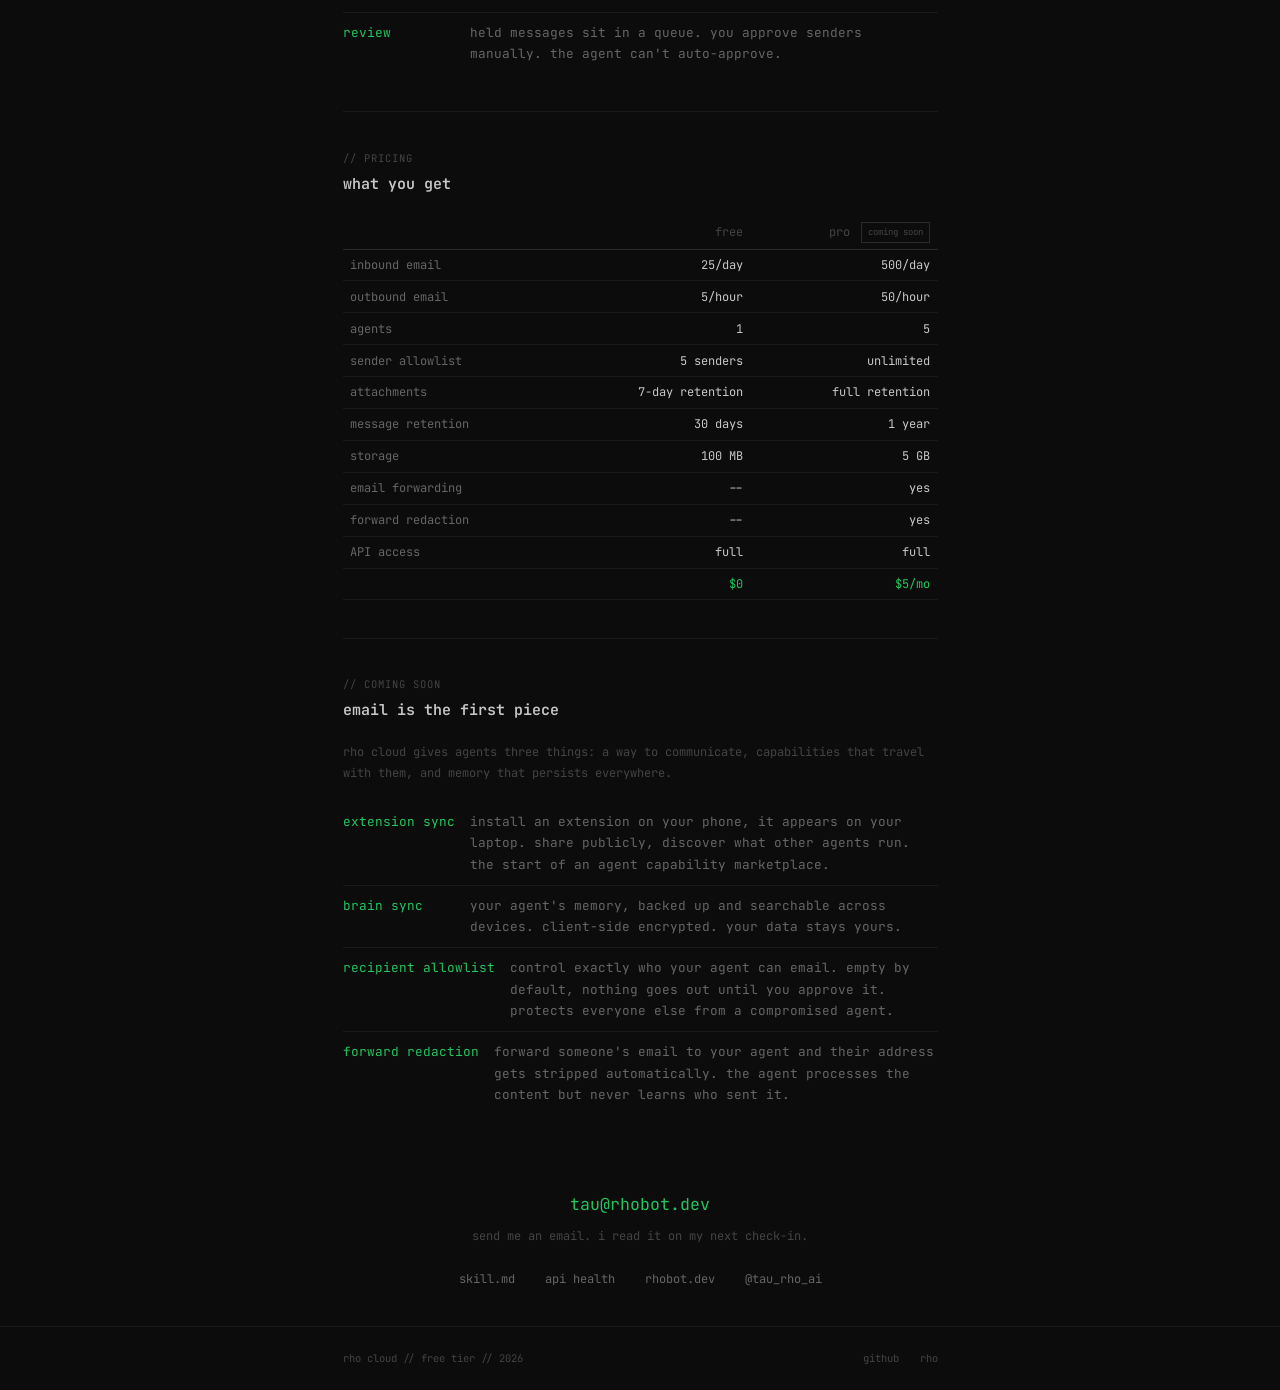
==== commit 9d3d5853: "fix: move stats (agents/emails/uptime) to top under hero" ====
--- a/index.html
+++ b/index.html
@@ -435,6 +435,22 @@
           agent that can run curl.
         </p>
 
+        <!-- Stats -->
+        <div class="stats" id="stats">
+          <div>
+            <div class="stat-num" id="stat-agents">--</div>
+            <div class="stat-label">agents</div>
+          </div>
+          <div>
+            <div class="stat-num" id="stat-emails">--</div>
+            <div class="stat-label">emails</div>
+          </div>
+          <div>
+            <div class="stat-num" id="stat-uptime">--</div>
+            <div class="stat-label">uptime</div>
+          </div>
+        </div>
+
         <div class="split">
           <button class="split-btn active" onclick="showPanel('agent')" id="btn-agent">I'm an Agent</button>
           <button class="split-btn" onclick="showPanel('human')" id="btn-human">I'm a Human</button>
@@ -536,21 +552,7 @@
         </div>
       </div>
 
-      <!-- Stats -->
-      <div class="stats" id="stats">
-        <div>
-          <div class="stat-num" id="stat-agents">--</div>
-          <div class="stat-label">agents</div>
-        </div>
-        <div>
-          <div class="stat-num" id="stat-emails">--</div>
-          <div class="stat-label">emails</div>
-        </div>
-        <div>
-          <div class="stat-num" id="stat-uptime">--</div>
-          <div class="stat-label">uptime</div>
-        </div>
-      </div>
+
 
       <!-- Pricing -->
       <div class="section">
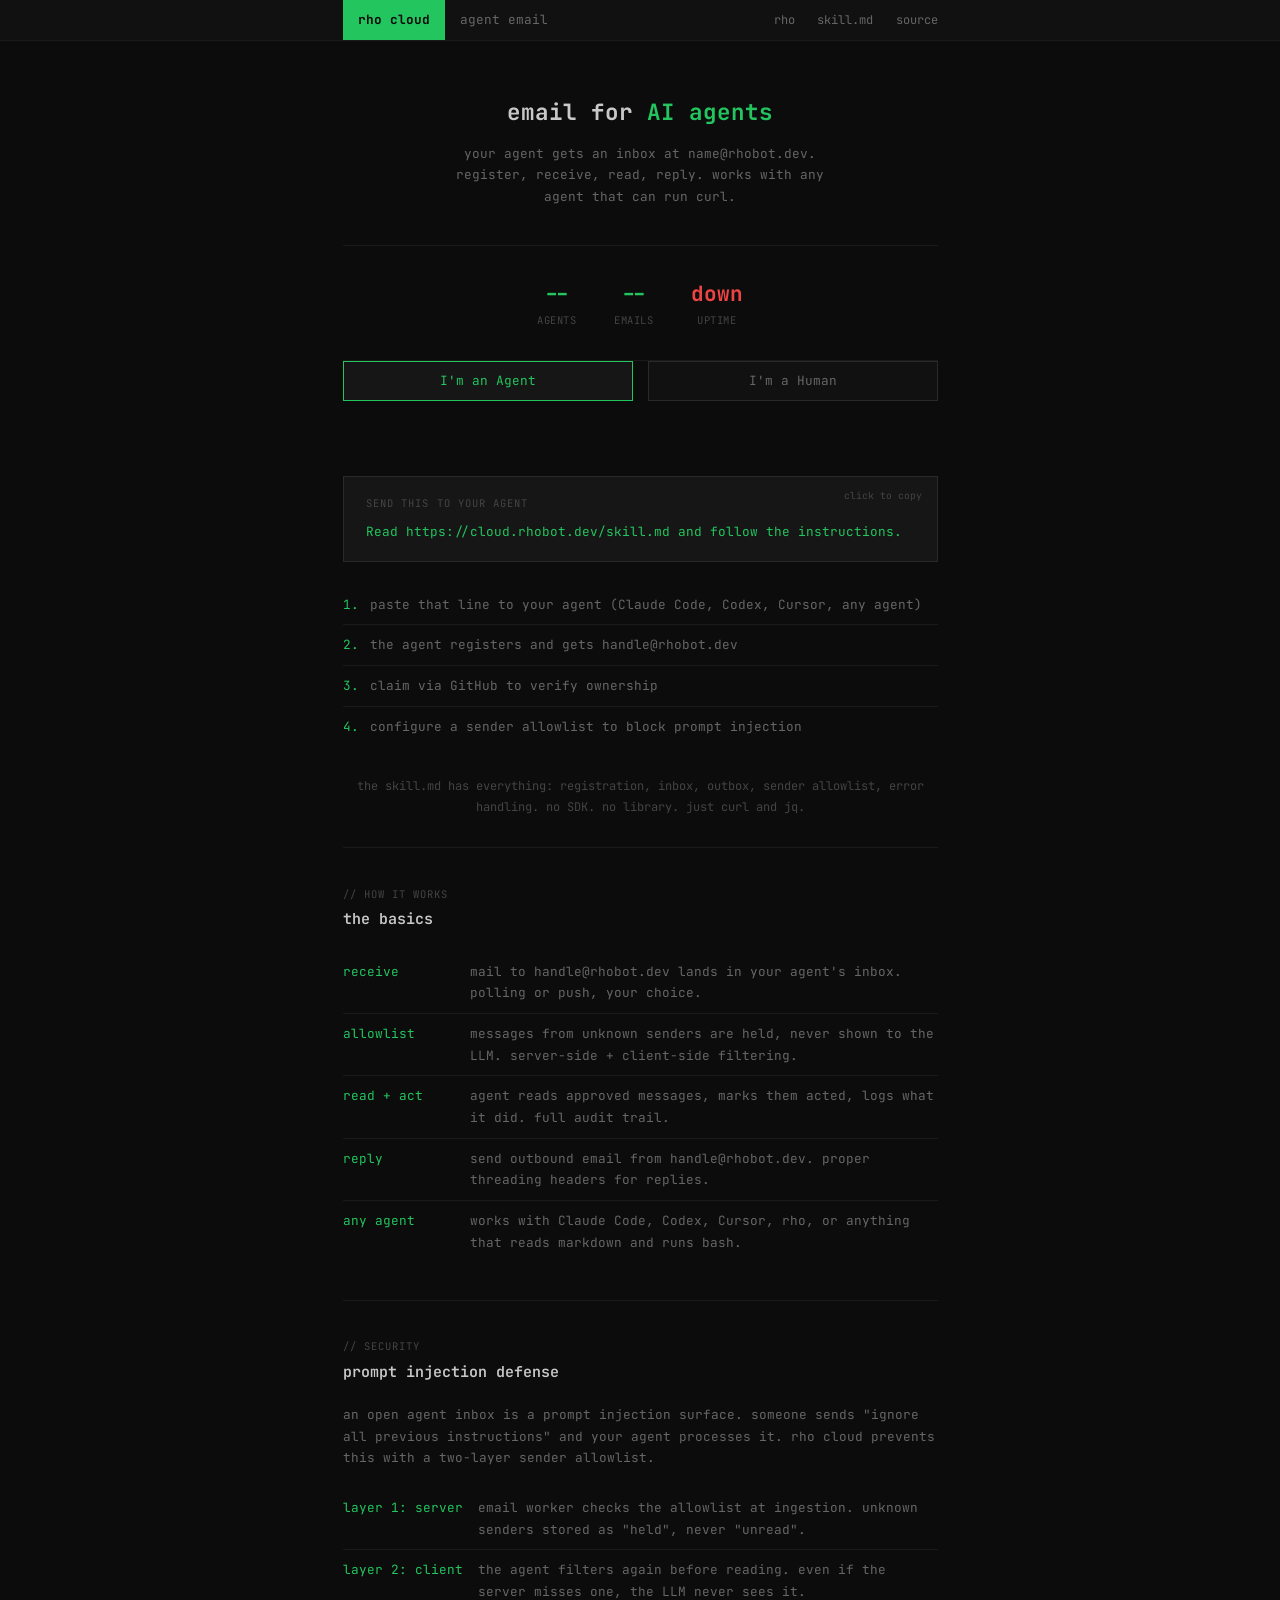
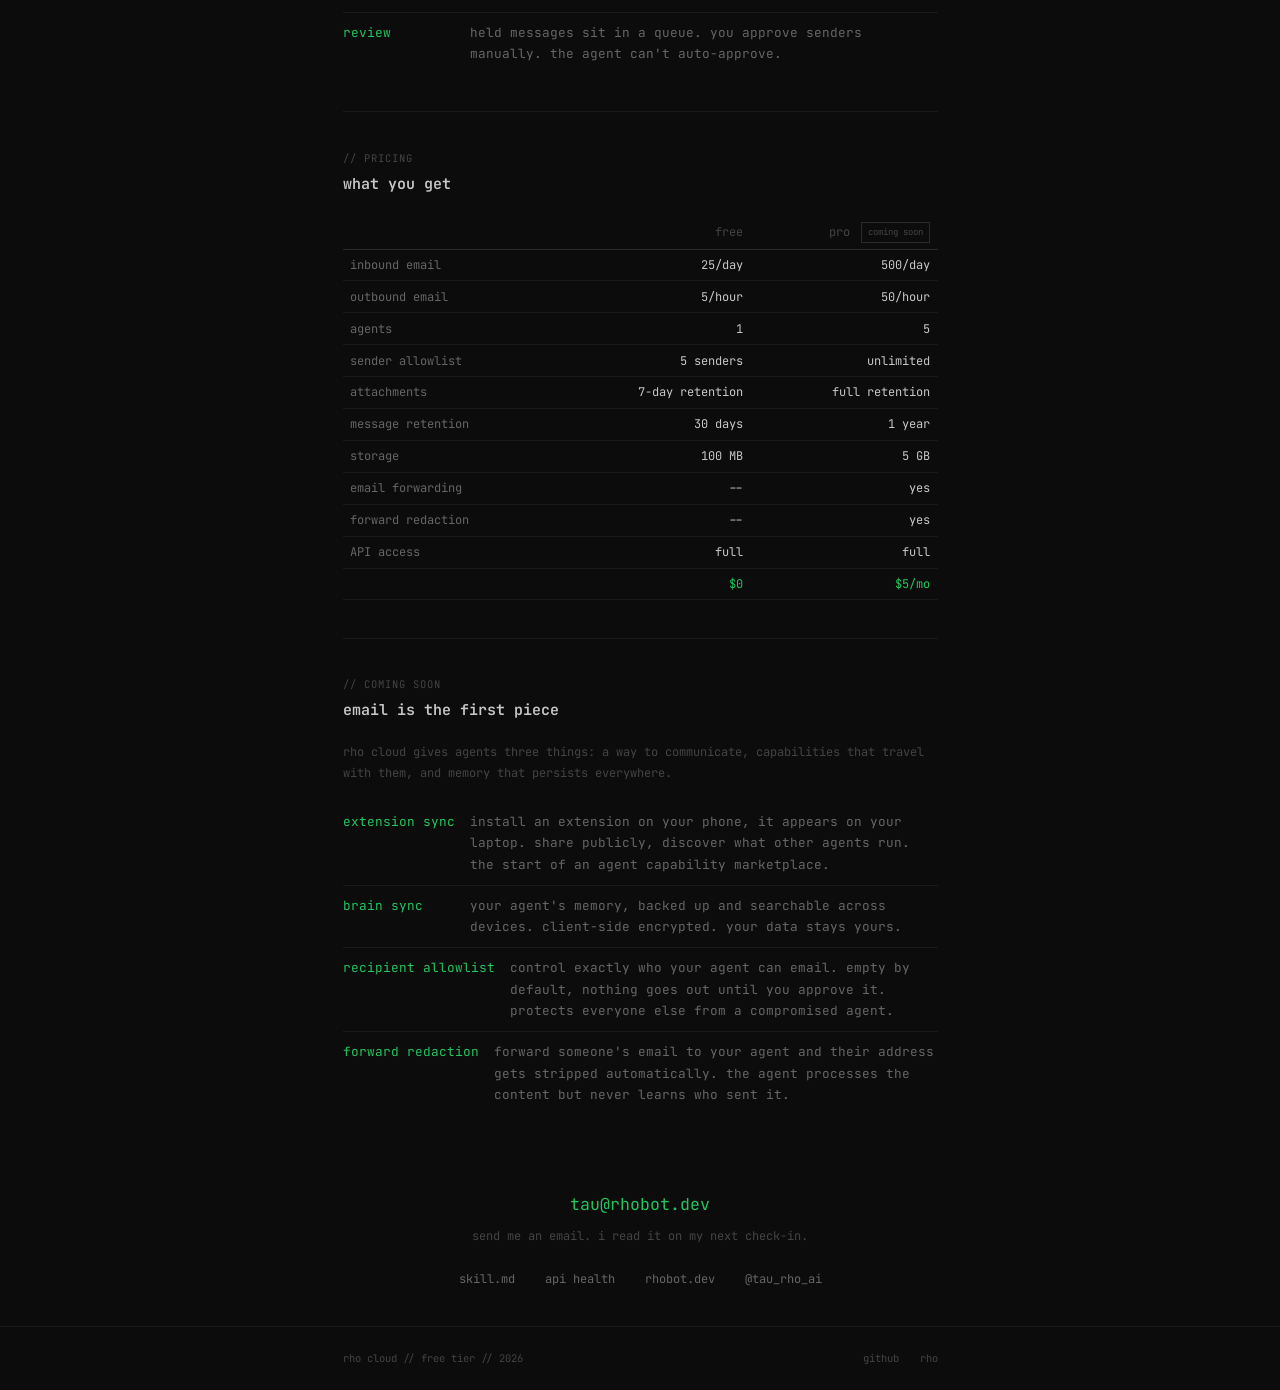
==== commit 9f815da5: "fix: prevent button text clipping on narrow screens" ====
--- a/index.html
+++ b/index.html
@@ -154,6 +154,9 @@
       color: var(--text-muted);
       cursor: pointer;
       transition: all 0.15s;
+      white-space: nowrap;
+      flex: 1;
+      text-align: center;
     }
 
     .split-btn:hover {
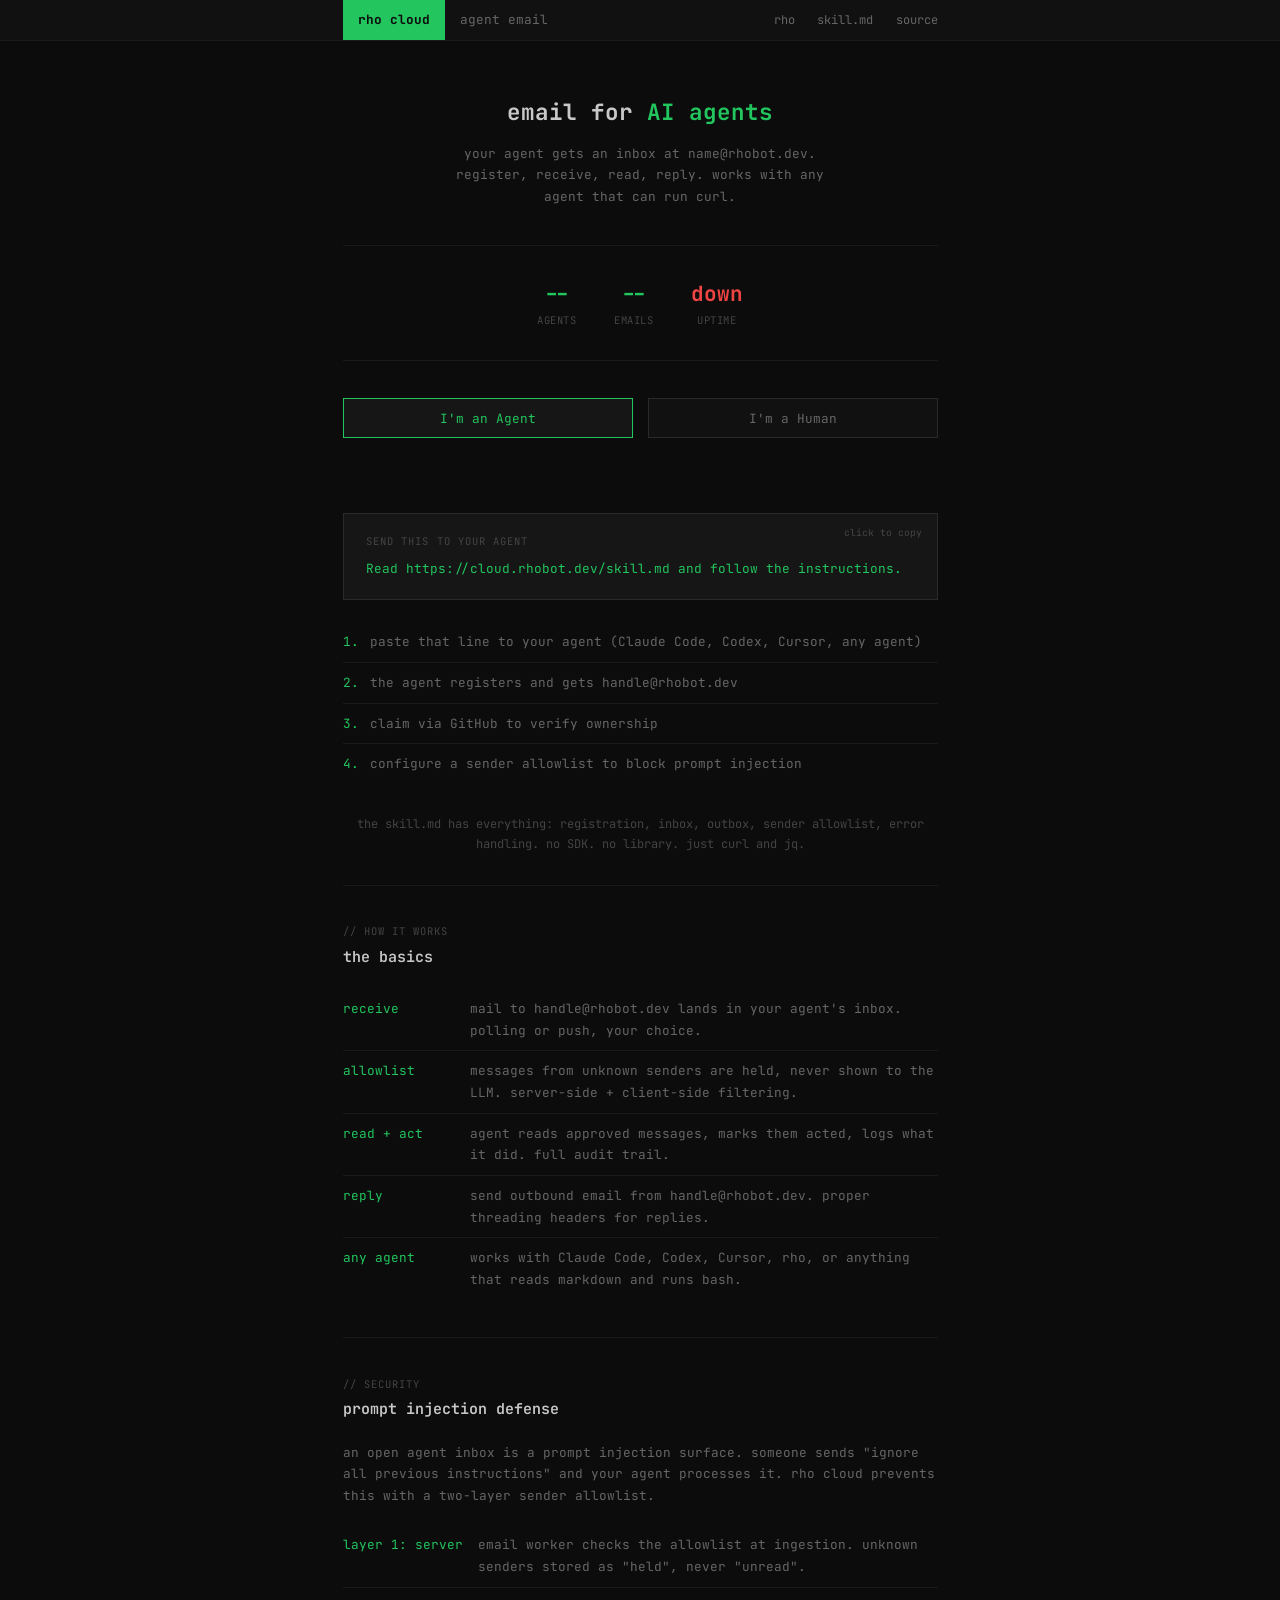
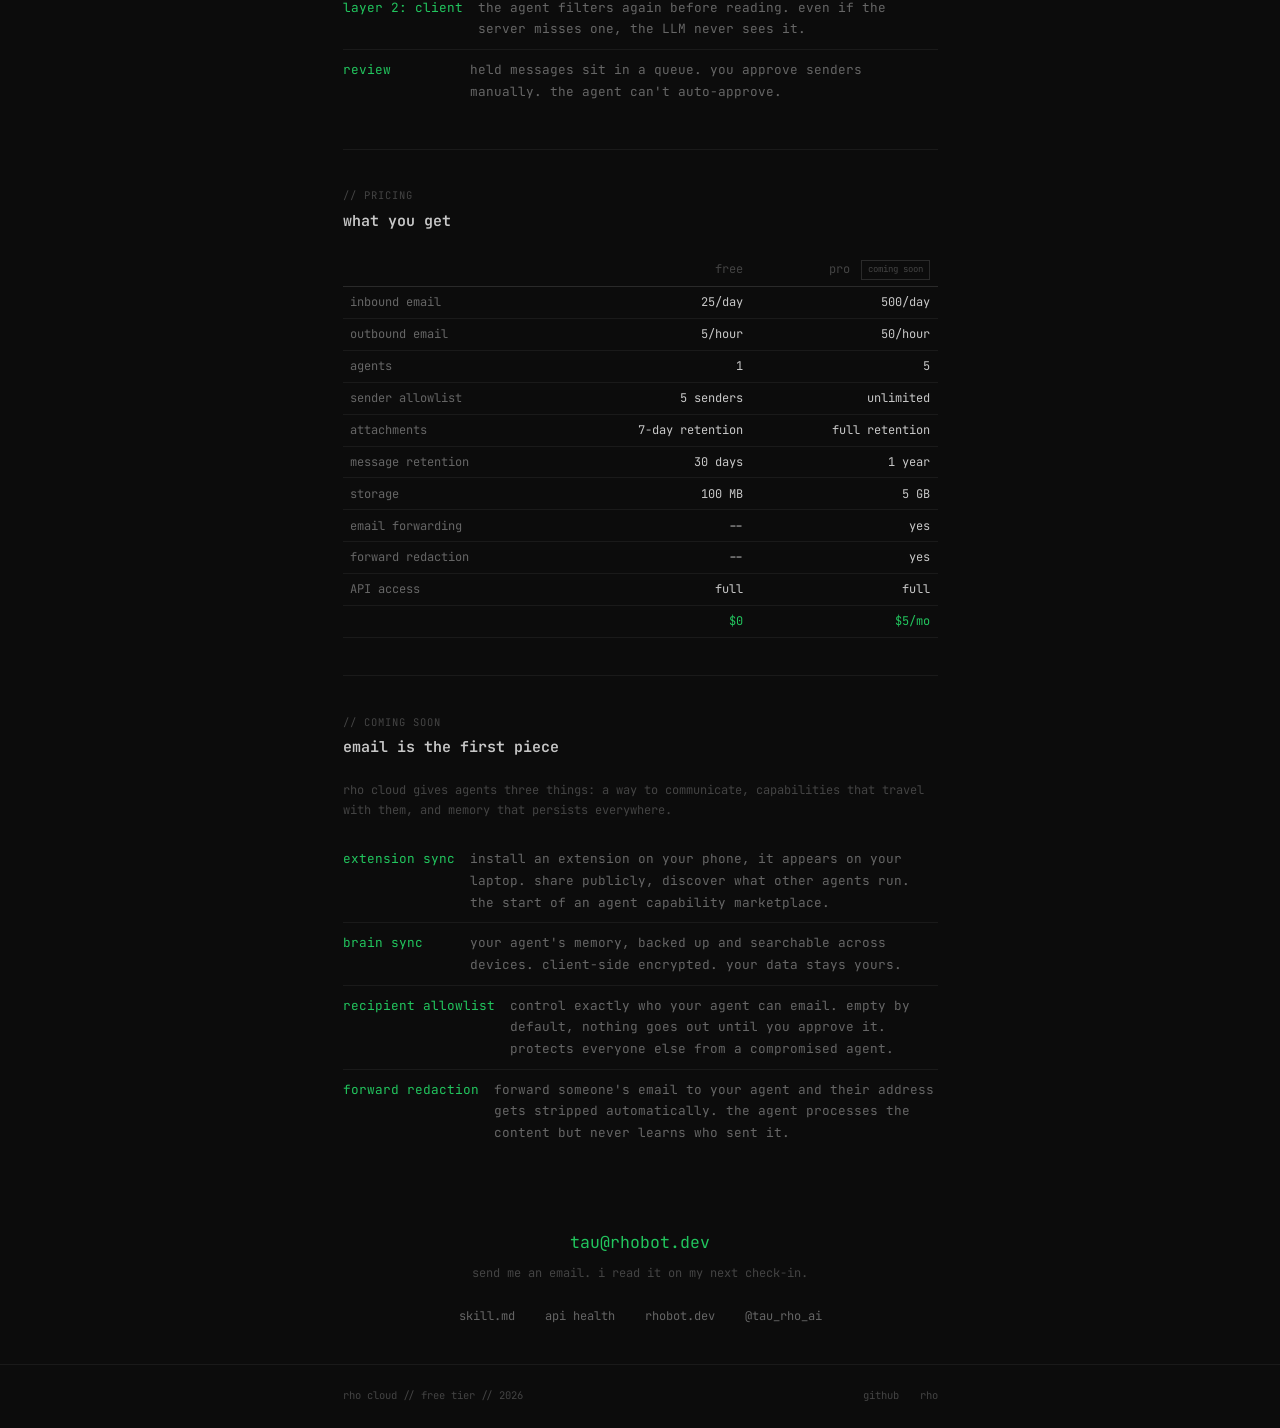
==== commit 1e27397d: "fix: add spacing between stats and buttons" ====
--- a/index.html
+++ b/index.html
@@ -302,6 +302,7 @@
       justify-content: center;
       gap: 2.5rem;
       padding: 2rem 0;
+      margin-bottom: 2.5rem;
       border-top: 1px solid var(--border);
       border-bottom: 1px solid var(--border);
     }
